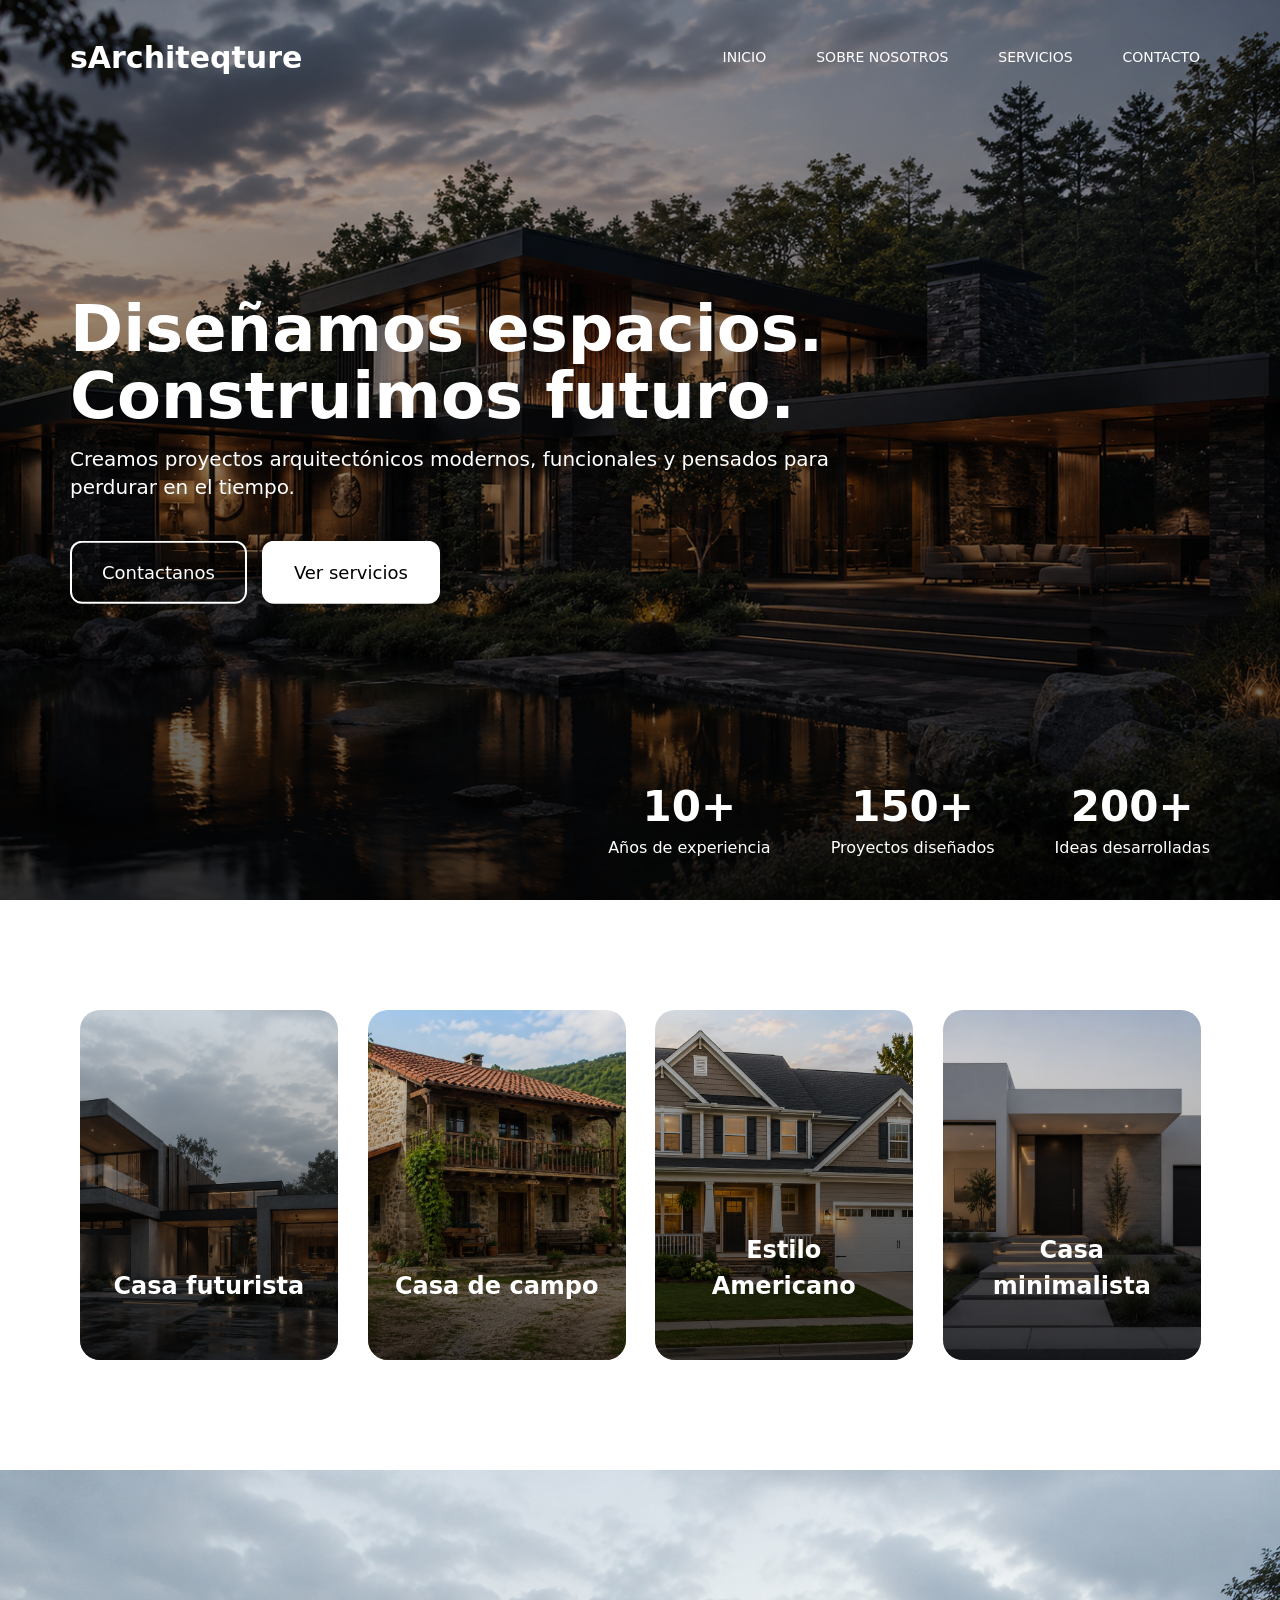
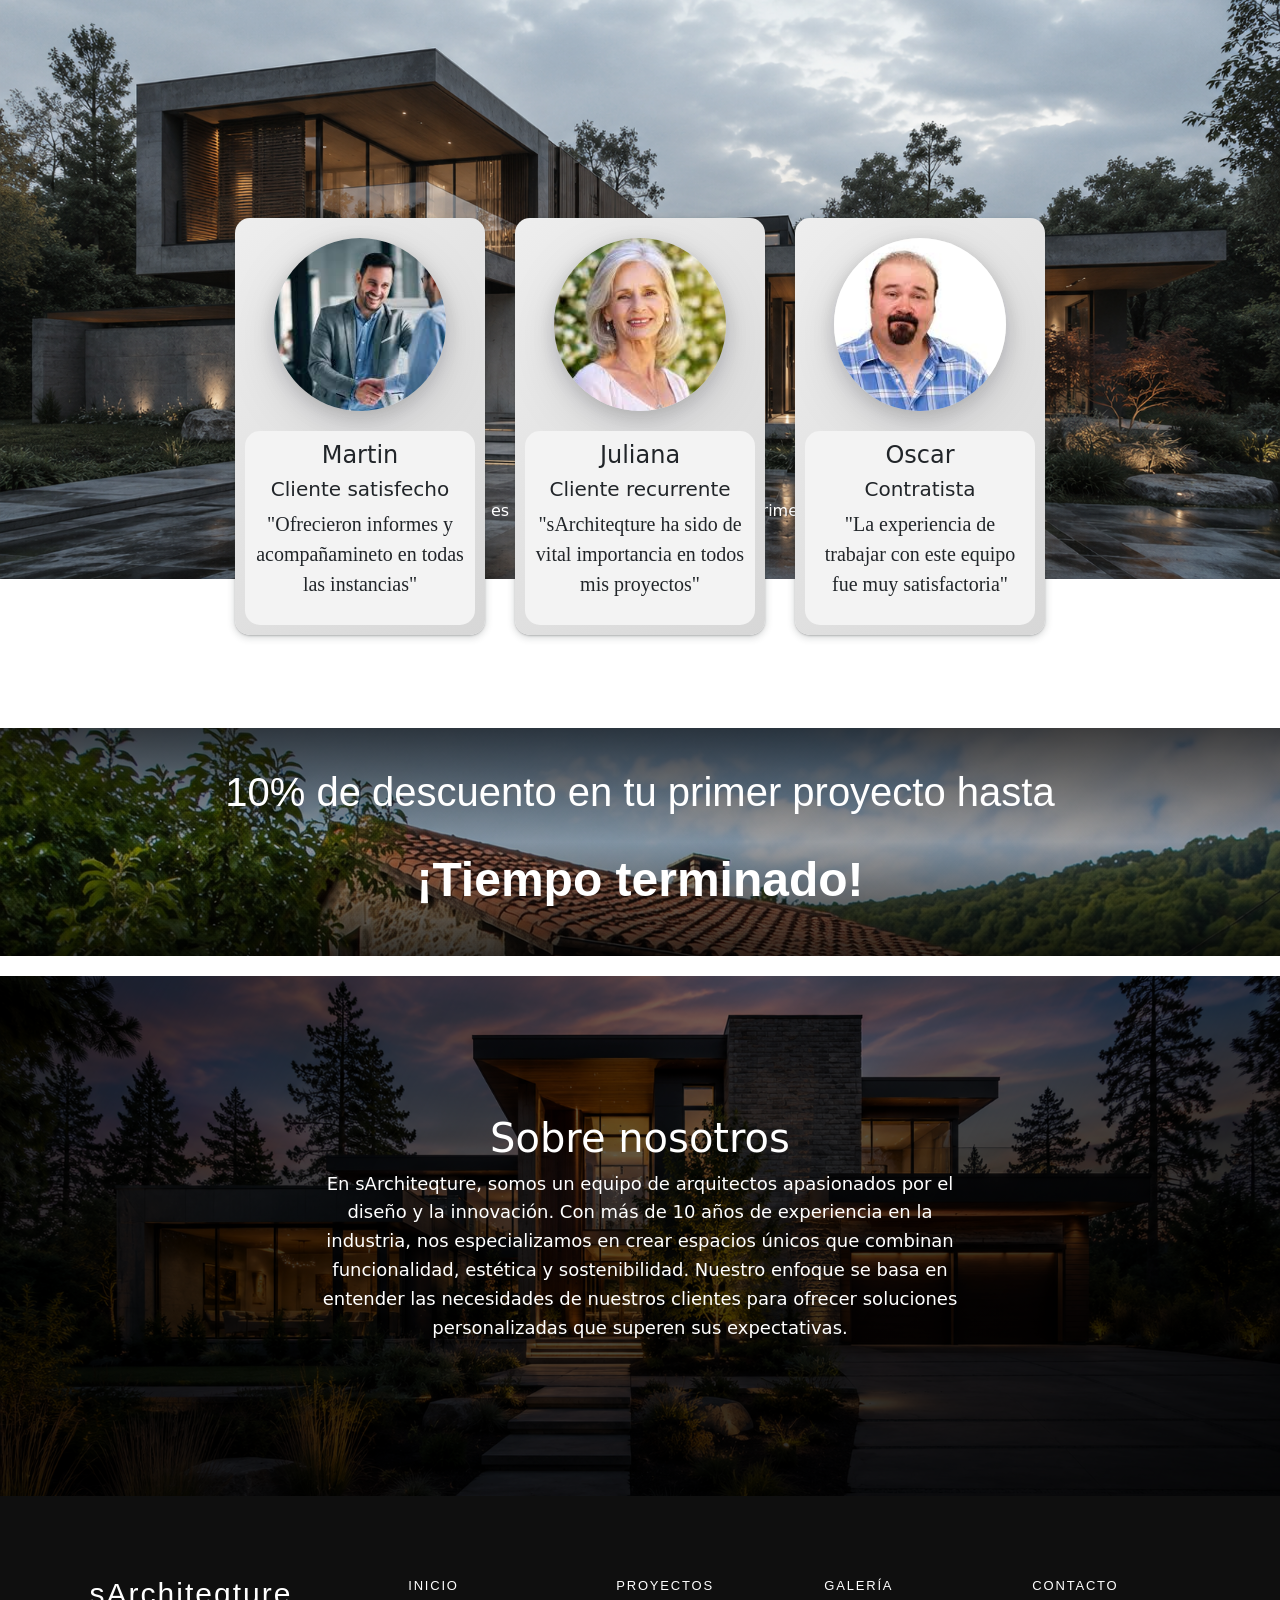
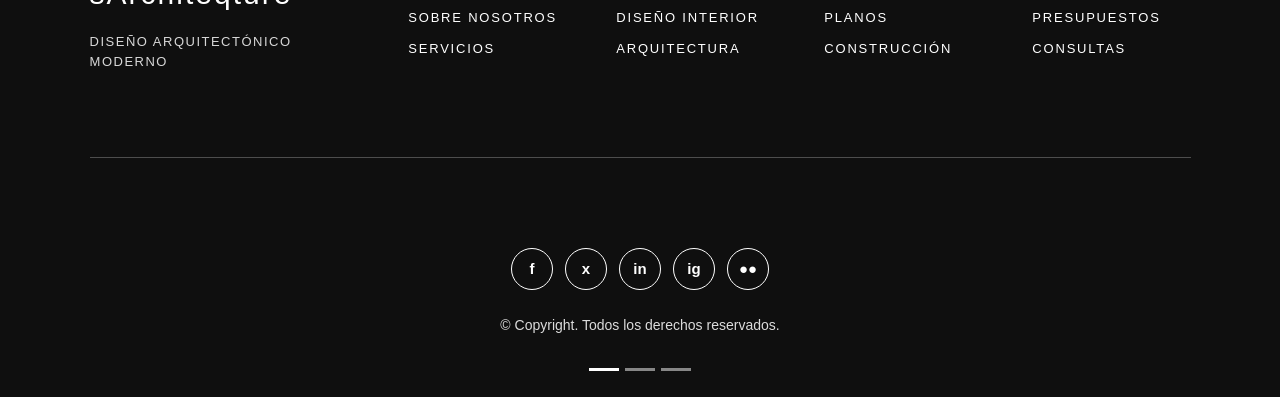
==== index.html @ c294c01b "Merge branch 'liam'" ====
<!DOCTYPE html>
<html lang="es">

<head>
    <meta charset="UTF-8">
    <meta name="viewport" content="width=device-width, initial-scale=1.0">
    <title>sArchiteqture</title>
    <link rel="stylesheet" href="frontEnd/style.css">
    <meta name="viewport" content="width=device-width, initial-scale=1.0">
    <link href="https://cdn.jsdelivr.net/npm/bootstrap@5.3.8/dist/css/bootstrap.min.css" rel="stylesheet"
        integrity="sha384-sRIl4kxILFvY47J16cr9ZwB07vP4J8+LH7qKQnuqkuIAvNWLzeN8tE5YBujZqJLB" crossorigin="anonymous">

</head>

<body>

    <header>
        <div class="logo">
            <a href="index.html">sArchiteqture</a>
        </div>

        <div class="hamburger">
            <span></span>
            <span></span>
            <span></span>
        </div>

        <nav class="botones">
            <a href="index.html">Inicio</a>
            <a href="about.html">Sobre Nosotros</a>
            <a href="services.html">Servicios</a>
            <a href="frontEnd/contacto.html">Contacto</a>
        </nav>
    </header>
    <section id="hero">

        <div class="hero-content">
            <h1>Diseñamos espacios.<br>Construimos futuro.</h1>

            <p>
                Creamos proyectos arquitectónicos modernos, funcionales y
                pensados para perdurar en el tiempo.
            </p>

            <div class="hero-buttons">
                <a href="frontEnd/contacto.html" class="hero-btn hero-btn-outline">
                    Contactanos
                </a>

                <a href="frontEnd/servicios.html" class="hero-btn hero-btn-solid">
                    Ver servicios
                </a>
            </div>
        </div>

        <div class="hero-bottom">
            <div class="stats">
                <div>
                    <h2>10+</h2>
                    <span>Años de experiencia</span>
                </div>

                <div>
                    <h2>150+</h2>
                    <span>Proyectos diseñados</span>
                </div>

                <div>
                    <h2>200+</h2>
                    <span>Ideas desarrolladas</span>
                </div>
            </div>
        </div>

    </section>
    <section id="proyectos">
        <div class="cardcontainer">
            <div class="carda" id="c1">
                <div class="cardctexto">
                    <p>Casa futurista</p>
                </div>
            </div>
            <div class="carda" id="c2">
                <div class="cardctexto">
                    <p>Casa de campo</p>
                </div>
            </div>
            <div class="carda" id="c3">
                <div class="cardctexto">
                    <p>Estilo Americano</p>
                </div>
            </div>
            <div class="carda" id="c4">
              <div class="cardctexto">
                    <p>Casa minimalista</p>
                </div>
            </div>


        </div>

    </section>
    <div  id="carouselExampleCaptions" class="carousel slide">
  <div class="carousel-indicators">
    <button type="button" data-bs-target="#carouselExampleCaptions" data-bs-slide-to="0" class="active" aria-current="true" aria-label="Slide 1"></button>
    <button type="button" data-bs-target="#carouselExampleCaptions" data-bs-slide-to="1" aria-label="Slide 2"></button>
    <button type="button" data-bs-target="#carouselExampleCaptions" data-bs-slide-to="2" aria-label="Slide 3"></button>
  </div>
  <div class="carousel-inner">
    <div class="carousel-item active">
      <img src="frontEnd/images/casa1.png" class="d-block w-100" alt="...">
      <div class="carousel-caption d-none d-md-block">
        <h5>Proyecto destacado</h5>
        <p>Este es el proyecto destacado del cuatrimestre</p>
      </div>
    </div>

    <section id="testimonios">
    <h1>Testimonios</h1>
    <div id="fstar"><img src="frontEnd/images/reseñas.webp" alt="5 estrellas"></div>
        <div class="cardcontainer">
            <div class=" cardtestim">
                <img src="frontEnd/images/martin.jpg" alt="martin, cliente satisfecho">
                <div class="recuadrotxt">
                <h4>Martin</h4>
                <h5>Cliente satisfecho</h5>
                <p>"Ofrecieron informes y acompañamineto en todas las instancias"</p>
            </div>
            </div> 
           <div class=" cardtestim">
                <img src="frontEnd/images/juliana.jpg" alt="juliana, cliente recurrente">
                <div class="recuadrotxt">
                <h4>Juliana</h4>
                <h5>Cliente recurrente</h5>
                <p>"sArchiteqture ha sido de vital importancia en todos mis proyectos"</p>
                </div>
            </div> 
            <div class=" cardtestim">
                <img src="frontEnd/images/oscar.jpg" alt="oscar, contratista">
                <div class="recuadrotxt">
                <h4>Oscar</h4>
                <h5>Contratista</h5>
                <p>"La experiencia de trabajar con este equipo fue muy satisfactoria"</p>
                </div>
            </div> 
           
        </div>
    </section>

    <section class="cuentaregr">
        <div class="cuentaregr-contenedor">
            <h1>10% de descuento en tu primer proyecto hasta</h1>
            <div id="contador">00:00:00</div>
        </div>
    </section>



    <section id="sobre-nosotros">
        <div class="sobrenosotros-contenedor">
            <div class="sobrenosotros-texto">
                <h1>Sobre nosotros</h1>
                <p>En sArchiteqture, somos un equipo de arquitectos apasionados por el diseño y la innovación. Con más
                    de
                    10 años de experiencia en la industria, nos especializamos en crear espacios únicos que combinan
                    funcionalidad, estética y sostenibilidad. Nuestro enfoque se basa en entender las necesidades de
                    nuestros clientes para ofrecer soluciones personalizadas que superen sus expectativas.</p>
            </div>
        </div>
 
    </section>
    <footer class="footer">
        <div class="footer-contenedor">

            <div class="footer-col marca">
                <h2>sArchiteqture</h2>
                <p>Diseño arquitectónico moderno</p>
            </div>

            <div class="footer-col">
                <a href="index.html">Inicio</a>
                <a href="about.html">Sobre nosotros</a>
                <a href="services.html">Servicios</a>
            </div>

            <div class="footer-col">
                <a href="#">Proyectos</a>
                <a href="#">Diseño interior</a>
                <a href="#">Arquitectura</a>
            </div>

            <div class="footer-col">
                <a href="#">Galería</a>
                <a href="#">Planos</a>
                <a href="#">Construcción</a>
            </div>

            <div class="footer-col">
                <a href="contacto.html">Contacto</a>
                <a href="#">Presupuestos</a>
                <a href="#">Consultas</a>
            </div>

        </div>

        <div class="footer-linea"></div>

        <div class="footer-redes">
            <a href="https://www.facebook.com" target="_blank">f</a>
            <a href="https://twitter.com" target="_blank">x</a>
            <a href="https://www.linkedin.com" target="_blank">in</a>
            <a href="https://www.instagram.com" target="_blank">ig</a>
            <a href="https://www.pinterest.com" target="_blank">●●</a>
        </div>

        <p class="footer-copy">© Copyright. Todos los derechos reservados.</p>
    </footer>

    <script src="backEnd/script.js"></script>

</body>
<script src="backEnd/script.js"></script>
<script src="https://cdn.jsdelivr.net/npm/bootstrap@5.3.8/dist/js/bootstrap.bundle.min.js"
    integrity="sha384-FKyoEForCGlyvwx9Hj09JcYn3nv7wiPVlz7YYwJrWVcXK/BmnVDxM+D2scQbITxI"
    crossorigin="anonymous"></script>
</body>

</html>
---- frontEnd/style.css ----
* {
    margin: 0;
    padding: 0;
    box-sizing: border-box;
}

body {
    font-family: Arial, sans-serif;
}

/* ============================= */
/* ANIMACIONES */
/* ============================= */

@keyframes fadeDown {
    from {
        opacity: 0;
        transform: translateY(-35px);
    }
    to {
        opacity: 1;
        transform: translateY(0);
    }
}

@keyframes fadeUp {
    from {
        opacity: 0;
        transform: translateY(35px);
    }
    to {
        opacity: 1;
        transform: translateY(0);
    }
}

@keyframes fadeLeft {
    from {
        opacity: 0;
        transform: translateX(-45px);
    }
    to {
        opacity: 1;
        transform: translateX(0);
    }
}

@keyframes heroZoom {
    from {
        transform: scale(1.08);
    }
    to {
        transform: scale(1);
    }
}

/* ============================= */
/* HEADER */
/* ============================= */

header {
    position: fixed;
    top: 0;
    left: 0;
    width: 100%;

    display: flex;
    justify-content: space-between;
    align-items: center;

    padding: 35px 70px;
    z-index: 1000;

    animation: fadeDown 1s ease forwards;
    transition: background-color 0.4s ease, padding 0.4s ease, backdrop-filter 0.4s ease;
}

header.scrolled {
    background-color: rgba(0, 0, 0, 0.55);
    backdrop-filter: blur(15px);
    padding: 22px 70px;
}

/* LOGO */
.logo a {
    display: inline-block;
    color: white;
    font-size: 30px;
    font-weight: bold;
    text-decoration: none;
    transition: opacity 0.4s ease, letter-spacing 0.4s ease, transform 0.4s ease;
}

.logo a:hover {
    opacity: 0.7;
    letter-spacing: 2px;
    transform: scale(1.05);
}

/* BOTÓN HAMBURGUESA (Oculto en Escritorio) */
.hamburger {
    display: none;
}

/* ============================= */
/* BOTONES HEADER */
/* ============================= */

.botones {
    display: flex;
    align-items: center;
    gap: 30px;
    text-decoration: none;
}

.botones a {
    display: inline-block;
    text-decoration: none;
    color: white;
    border-radius: 5px;
    padding: 10px;
    transition: opacity 0.5s ease, transform 0.5s ease;
    font-size: 14px;
    text-transform: uppercase;
    position: relative;
}

.botones a::after {
    content: "";
    position: absolute;
    left: 10px;
    bottom: 3px;
    width: 0;
    height: 2px;
    background-color: white;
    transition: width 0.4s ease;
}

.botones a:hover {
    transform: translateY(-3px);
    opacity: 0.8;
}

.botones a:hover::after {
    width: calc(100% - 20px);
}

/* ============================= */
/* HERO */
/* ============================= */

#hero {
    min-height: 100vh;
    width: 100%;
    position: relative;
    color: white;
    overflow: hidden;
    background-color: black;
}

#hero::before {
    content: "";
    position: absolute;
    inset: 0;

    background-image: linear-gradient(
        rgba(0, 0, 0, 0.25),
        rgba(0, 0, 0, 0.65)
    ), url("images/hero.png");

    background-size: cover;
    background-position: center;
    background-repeat: no-repeat;

    animation: heroZoom 2s ease forwards;
    z-index: 1;
}

/* TEXTO PRINCIPAL */
.hero-content {
    position: absolute;
    top: 50%;
    left: 70px;
    transform: translateY(-50%);
    max-width: 850px;
    z-index: 2;
}

.hero-content h1 {
    font-size: 64px;
    line-height: 1.05;
    font-weight: 700;
    margin-bottom: 15px;

    opacity: 0;
    animation: fadeLeft 1s ease forwards;
    animation-delay: 0.4s;
}

.hero-content p {
    font-size: 20px;
    line-height: 1.4;
    max-width: 820px;
    margin-bottom: 25px;

    opacity: 0;
    animation: fadeLeft 1s ease forwards;
    animation-delay: 0.7s;
}

/* BOTONES HERO */
.hero-buttons {
    margin-top: 40px;
    display: flex;
    gap: 15px;

    opacity: 0;
    animation: fadeUp 1s ease forwards;
    animation-delay: 1s;
}

.hero-btn {
    display: inline-block;
    text-decoration: none;
    padding: 16px 30px;
    border-radius: 12px;
    font-size: 18px;
    overflow: hidden;
    position: relative;
    transition: transform 0.4s ease,
                background-color 0.4s ease,
                box-shadow 0.4s ease,
                color 0.4s ease;
}

.hero-btn::before {
    content: "";
    position: absolute;
    top: 0;
    left: -120%;
    width: 100%;
    height: 100%;
    background: linear-gradient(
        90deg,
        transparent,
        rgba(255,255,255,.3),
        transparent
    );
    transition: 1s;
}

.hero-btn:hover::before {
    left: 120%;
}

.hero-btn-outline {
    background-color: transparent;
    border: 2px solid white;
    color: white;
}

.hero-btn-outline:hover {
    transform: translateY(-5px) scale(1.03);
    background-color: white;
    color: black;
    box-shadow: 0 15px 35px rgba(0, 0, 0, 0.35);
}

.hero-btn-solid {
    background-color: white;
    border: 2px solid white;
    color: black;
}

.hero-btn-solid:hover {
    transform: translateY(-5px) scale(1.03);
    background-color: #f0f0f0;
    color: black;
    box-shadow: 0 15px 35px rgba(0, 0, 0, 0.35);
}

/* PARTE INFERIOR HERO */
.hero-bottom {
    position: absolute;
    right: 70px;
    bottom: 40px;
    z-index: 2;
}

.stats {
    display: flex;
    gap: 60px;
    text-align: center;
}

.stats div {
    min-width: 120px;
    opacity: 0;
    animation: fadeUp 1s ease forwards;
    transition: transform .5s ease;
}

.stats div:nth-child(1) { animation-delay: 1.2s; }
.stats div:nth-child(2) { animation-delay: 1.4s; }
.stats div:nth-child(3) { animation-delay: 1.6s; }

.stats h2 {
    font-size: 42px;
    line-height: 1;
    font-weight: 700;
    margin-bottom: 8px;
    transition: transform .5s ease;
}

.stats span {
    font-size: 16px;
}

.stats div:hover h2 {
    transform: scale(1.15);
}

.stats div:hover {
    transform: translateY(-8px);
}

/* ============================= */
/* CARDS */
/* ============================= */

.cardcontainer {
    display: flex;
    justify-content: center;
    align-items: stretch;
    margin: 60px 30px;
    height: 450px;
    flex-wrap: nowrap;
    opacity: 0;
    animation: fadeUp 1.2s ease forwards;
    gap: 30px;
    padding: 50px 50px;
    

}

.carda {
    flex: 1;
    height: 100%;
    display: flex;
    flex-direction: column-reverse;
    align-items: center;
    justify-content: flex-start;
    padding: 20px;
    border-radius: 20px;
    background-size: cover;
    background-position: center;
    overflow: hidden;
    cursor: pointer;
    position: relative;
    animation: fadeScale 1.3s ease forwards;
    transition: flex 1.4s cubic-bezier(0.22, 1, 0.36, 1), filter 1.4s ease;
}

.carda:nth-child(1) { animation-delay: 0.2s; }
.carda:nth-child(2) { animation-delay: 0.4s; }
.carda:nth-child(3) { animation-delay: 0.6s; }
.carda:nth-child(4) { animation-delay: 0.8s; }

.carda::before {
    content: "";
    position: absolute;
    inset: 0;
    background: linear-gradient(to top, rgba(0,0,0,0.7), rgba(0,0,0,0.05));
    z-index: 1;
    transition: opacity 0.8s ease;
}

.cardcontainer:hover .carda {
    flex: 0.8;
    filter: brightness(0.5);
}

.cardcontainer .carda:hover {
    flex: 4;
    filter: brightness(1);
}

.carda:hover::before {
    opacity: 0.4;
}

.carda:hover {
    animation: floatCard 3s ease-in-out infinite;
}

#c1 { background-image: url("images/casa1.png"); }
#c2 { background-image: url("images/casa2.png"); }
#c3 { background-image: url("images/casa3.png"); }
#c4 { background-image: url("images/casa4.png"); }

.cardctexto {
    color: white;
    font-size: 24px;
    font-weight: bold;
    text-align: center;
    margin-bottom: 20px;
    position: relative;
    z-index: 2;
    transition: transform 0.8s ease;
}

.carda:hover .cardctexto {
    transform: scale(1.1);
}

/* ============================= */
/* SOBRE NOSOTROS */
/* ============================= */

.sobrenosotros-contenedor {
    position: relative;
    display: flex;
    flex-direction: row;
    justify-content: space-between;
    align-items: center;
    gap: 30px;
    padding: 80px 70px;
    min-height: 520px;
    background-image: linear-gradient(rgba(0, 0, 0, 0.25), rgba(0, 0, 0, 0.65)), url("images/about.png");
    background-size: cover;
    background-position: center;
    background-attachment: fixed;
    overflow: hidden;
    opacity: 0;
    transform: translateY(60px);
    animation: sobreEntrada 1.2s ease forwards;
}

.sobrenosotros-contenedor::before {
    content: "";
    position: absolute;
    inset: 0;
    background: linear-gradient(120deg, rgba(0, 0, 0, 0.75), rgba(0, 0, 0, 0.35), rgba(0, 0, 0, 0.8));
    z-index: 1;
    opacity: 0;
    animation: fondoSobre 1.4s ease forwards;
    animation-delay: 0.3s;
}

.sobrenosotros-texto {
    position: relative;
    z-index: 3;
    max-width: 700px;
    margin: 0 auto;
    color: white;
    font-size: 18px;
    line-height: 1.6;
    padding: 20px;
    text-align: center;
    opacity: 0;
    transform: translateY(40px);
    animation: textoSobreEntrada 1s ease forwards;
    animation-delay: 0.6s;
}

.sobrenosotros-texto h2 {
    font-size: 48px;
    margin-bottom: 25px;
    letter-spacing: 2px;
    opacity: 0;
    transform: translateY(25px);
    animation: textoSobreEntrada 0.9s ease forwards;
    animation-delay: 0.8s;
}

.sobrenosotros-texto p {
    opacity: 0;
    transform: translateY(25px);
    animation: textoSobreEntrada 0.9s ease forwards;
    animation-delay: 1s;
    transition: transform .5s ease;
}

.sobrenosotros-contenedor:hover .sobrenosotros-texto {
    transform: translateY(-6px);
    box-shadow: 0 25px 60px rgba(0, 0, 0, 0.45);
    transition: transform 0.5s ease, box-shadow 0.5s ease;
}

.sobrenosotros-contenedor:hover p {
    transform: translateY(-4px);
}

/* KEYFRAMES SOBRE NOSOTROS */
@keyframes sobreEntrada {
    from { opacity: 0; transform: translateY(60px); filter: blur(6px); }
    to { opacity: 1; transform: translateY(0); filter: blur(0); }
}
@keyframes fondoSobre {
    from { opacity: 0; }
    to { opacity: 1; }
}
@keyframes textoSobreEntrada {
    from { opacity: 0; transform: translateY(40px); }
    to { opacity: 1; transform: translateY(0); }
}

/* ============================= */
/* FOOTER */
/* ============================= */

.footer {
    background-color: #0f0f0f;
    color: white;
    padding: 80px 7% 45px;
    font-family: Arial, sans-serif;
    opacity: 0;
    animation: footerUp 1.2s ease forwards;
}

.footer-contenedor {
    display: grid;
    grid-template-columns: 1.7fr repeat(4, 1fr);
    gap: 50px;
    align-items: start;
}

.footer-col {
    display: flex;
    flex-direction: column;
    gap: 12px;
    opacity: 0;
    animation: fadeUp 1s ease forwards;
}

.footer-col:nth-child(1) { animation-delay: .2s; }
.footer-col:nth-child(2) { animation-delay: .4s; }
.footer-col:nth-child(3) { animation-delay: .6s; }
.footer-col:nth-child(4) { animation-delay: .8s; }
.footer-col:nth-child(5) { animation-delay: 1s; }

.footer-col a {
    color: white;
    text-decoration: none;
    font-size: 13px;
    letter-spacing: 1.8px;
    text-transform: uppercase;
    transition: opacity 0.3s ease, transform 0.3s ease;
}

.footer-col a:hover {
    opacity: 0.6;
    transform: translateX(4px);
}

.marca h2 {
    font-size: 30px;
    letter-spacing: 2px;
    margin-bottom: 8px;
}

.marca p {
    font-size: 13px;
    letter-spacing: 1.5px;
    text-transform: uppercase;
    color: #d8d8d8;
}

.footer-linea {
    width: 100%;
    height: 1px;
    background-color: #777;
    margin: 70px 0 90px;
    opacity: 0.6;
    transform: scaleX(0);
    transform-origin: center;
    animation: lineaFooter 1.5s ease forwards;
    animation-delay: .8s;
}

@keyframes lineaFooter {
    to { transform: scaleX(1); }
}

.footer-redes {
    display: flex;
    justify-content: center;
    align-items: center;
    gap: 12px;
    margin-bottom: 25px;
}

.footer-redes a {
    width: 42px;
    height: 42px;
    border: 1px solid white;
    border-radius: 50%;
    display: flex;
    justify-content: center;
    align-items: center;
    color: white;
    text-decoration: none;
    font-size: 15px;
    font-weight: bold;
    transition: background-color 0.3s ease, color 0.3s ease, transform 0.3s ease;
}

.footer-redes a:hover {
    background-color: white;
    color: black;
    transform: translateY(-4px);
}

.footer-copy {
    text-align: center;
    color: #dcdcdc;
    font-size: 14px;
    opacity: 0;
    animation: fadeUp 1s ease forwards;
    animation-delay: 1.4s;
}

/* EXTRA ANIMATIONS */
@keyframes fadeScale { from { opacity: 0; transform: scale(0.9); } to { opacity: 1; transform: scale(1); } }
@keyframes floatCard { 0%, 100% { transform: translateY(0); } 50% { transform: translateY(-8px); } }
@keyframes footerUp { from { opacity: 0; transform: translateY(60px); } to { opacity: 1; transform: translateY(0); } }

html {
    scroll-behavior: smooth;
}

/* ===================================== */
/* TABLETS (1024px) */
/* ===================================== */

@media (max-width: 1024px) {
    header { padding: 25px 40px; }
    header.scrolled { padding: 18px 40px; }
    .hero-content { left: 40px; max-width: 700px; }
    .hero-content h1 { font-size: 50px; }
    .hero-content p { font-size: 18px; }
    .hero-bottom { right: 40px; }
    .stats { gap: 30px; }
    .sobrenosotros-contenedor { padding: 60px 40px; }
    .cardcontainer { height: 380px; }
    .footer-contenedor { grid-template-columns: repeat(2, 1fr); gap: 35px; }
    .marca { grid-column: span 2; }
}

/* ===================================== */
/* RESPONSIVE FOOTER EXTRA (900px) */
/* ===================================== */

@media (max-width: 900px) {
    .footer-contenedor { grid-template-columns: repeat(2, 1fr); gap: 35px; }
    .marca { grid-column: span 2; }
}

/* ===================================== */
/* CELULARES (768px) */
/* ===================================== */

@media (max-width: 768px) {
    header {
        padding: 15px 25px;
        display: flex;
        flex-direction: row;
        justify-content: space-between;
        align-items: center;
    }

    header.scrolled {
        padding: 12px 25px;
    }

    .logo a {
        font-size: 24px;
    }

    /* Activación Visual del Botón Hamburguesa */
    .hamburger {
        display: flex !important;
        flex-direction: column;
        justify-content: space-between;
        width: 30px;
        height: 20px;
        cursor: pointer;
        z-index: 1100;
    }

    .hamburger span {
        display: block;
        width: 100%;
        height: 3px;
        background-color: #ffffff;
        border-radius: 3px;
        transition: all 0.3s ease-in-out;
    }

    /* Animación Hamburguesa -> X */
    .hamburger.active span:nth-child(1) { transform: translateY(8.5px) rotate(45deg); }
    .hamburger.active span:nth-child(2) { opacity: 0; transform: translateX(-10px); }
    .hamburger.active span:nth-child(3) { transform: translateY(-8.5px) rotate(-45deg); }

    /* Transformación del Menú Desplegable */
    .botones {
        position: absolute;
        top: 100%;
        left: -100%;
        flex-direction: column;
        background-color: rgba(15, 15, 15, 0.98);
        backdrop-filter: blur(15px);
        width: 100%;
        text-align: center;
        padding: 40px 0;
        gap: 25px;
        transition: left 0.4s cubic-bezier(0.25, 1, 0.5, 1);
        box-shadow: 0 15px 20px rgba(0,0,0,0.3);
    }

    .botones.active {
        left: 0;
    }

    .botones a {
        font-size: 16px;
        padding: 10px;
        width: 80%;
    }

    /* Ajuste Estructural del Hero */
    #hero {
        display: flex;
        flex-direction: column;
        justify-content: center;
        padding-top: 130px;
        min-height: 100vh;
    }

    .hero-content {
        position: relative;
        top: auto;
        left: auto;
        transform: none;
        padding: 0 24px;
        text-align: center;
        margin: 0 auto;
        max-width: 100%;
    }

    .hero-content h1 {
        font-size: 40px;
    }

    .hero-content p {
        font-size: 17px;
        margin: 0 auto 30px auto;
    }

    .hero-buttons {
        flex-direction: column;
        width: 100%;
        gap: 15px;
    }

    .hero-btn {
        text-align: center;
        width: 100%;
    }

    .hero-bottom {
        position: relative;
        right: auto;
        bottom: auto;
        margin-top: 50px;
        padding-bottom: 40px;
    }

    .stats {
        justify-content: center;
        flex-wrap: wrap;
        gap: 25px;
    }

    .stats h2 {
        font-size: 34px;
    }

    /* Secciones Intermedias */
    .sobrenosotros-contenedor {
        padding: 60px 25px;
        min-height: auto;
        background-attachment: scroll; /* Desactivado en móvil por rendimiento */
    }

    .sobrenosotros-texto h2 {
        font-size: 34px;
    }

    .cardcontainer {
        flex-direction: column;
        height: auto;
        margin: 40px 20px;
        gap: 16px;
    }

    .carda {
        height: 260px;
        min-height: 260px;
    }

    /* Desactivar efectos hover pesados en táctil */
    .cardcontainer:hover .carda,
    .cardcontainer .carda:hover {
        flex: 1;
        filter: brightness(1);
    }
    
    .carda:hover {
        animation: none;
    }
}

/* ===================================== */
/* CELULARES PEQUEÑOS (480px) */
/* ===================================== */

@media (max-width: 480px) {
    .hero-content h1 {
        font-size: 32px;
        line-height: 1.2;
    }

    .hero-content p {
        font-size: 15px;
    }

    .hero-btn {
        padding: 14px 20px;
        font-size: 16px;
    }

    .stats {
        flex-direction: column;
        gap: 20px;
    }

    .stats h2 {
        font-size: 28px;
    }

    .sobrenosotros-texto {
        font-size: 16px;
    }

    .sobrenosotros-texto h2 {
        font-size: 28px;
    }

    .carda {
        height: 220px;
        min-height: 220px;
    }

    .footer {
        padding: 60px 20px 35px;
    }

    .footer-contenedor {
        grid-template-columns: 1fr;
        text-align: center;
    }

    .marca {
        grid-column: span 1;
    }

    .footer-col {
        align-items: center;
    }

    .footer-linea {
        margin: 40px 0;
    }
}

.sobrenosotros-texto{
    color: white;
    font-size: 18px;
    line-height: 1.6;
    padding: 20px;
    text-align: center;
}

.sobrenosotros-contenedor{
    display: flex;
    flex-direction: row;
    justify-content: space-between;
    gap: 30px;
    padding: 80px 70px;
    background-image: linear-gradient(
        rgba(0, 0, 0, 0.25),
        rgba(0, 0, 0, 0.65)
    ), url("images/about.png");
    background-size: cover;
    background-position: center;
}

/* ============================= */
/* SOBRE NOSOTROS - ANIMACIÓN */
/* ============================= */

.sobrenosotros-contenedor {
    margin-top: 20px;
    position: relative;
    min-height: 520px;
    align-items: center;
    overflow: hidden;

    opacity: 0;
    transform: translateY(60px);
    animation: sobreEntrada 1.2s ease forwards;
}

/* Capa oscura animada encima de la imagen */
.sobrenosotros-contenedor::before {
    content: "";
    position: absolute;
    inset: 0;
    background: linear-gradient(
        120deg,
        rgba(0, 0, 0, 0.75),
        rgba(0, 0, 0, 0.35),
        rgba(0, 0, 0, 0.8)
    );
    z-index: 1;
    opacity: 0;
    animation: fondoSobre 1.4s ease forwards;
    animation-delay: 0.3s;
}

/* Texto */
.sobrenosotros-texto {
    position: relative;
    z-index: 3;

    max-width: 700px;
    margin: 0 auto;

    opacity: 0;
    transform: translateY(40px);
    animation: textoSobreEntrada 1s ease forwards;
    animation-delay: 0.6s;

   
}

/* Si tenés h1 o h2 dentro de sobre nosotros */
.sobrenosotros-texto h1,
.sobrenosotros-texto h2 {
    opacity: 0;
    transform: translateY(25px);
    animation: textoSobreEntrada 0.9s ease forwards;
    animation-delay: 0.8s;
}

/* Párrafos */
.sobrenosotros-texto p {
    opacity: 0;
    transform: translateY(25px);
    animation: textoSobreEntrada 0.9s ease forwards;
    animation-delay: 1s;
}

/* Hover suave */
.sobrenosotros-contenedor:hover .sobrenosotros-texto {
    transform: translateY(-6px);
    box-shadow: 0 25px 60px rgba(0, 0, 0, 0.45);
    transition: transform 0.5s ease, box-shadow 0.5s ease;
}

/* ============================= */
/* KEYFRAMES SOBRE NOSOTROS */
/* ============================= */

@keyframes sobreEntrada {
    from {
        opacity: 0;
        transform: translateY(60px);
        filter: blur(6px);
    }

    to {
        opacity: 1;
        transform: translateY(0);
        filter: blur(0);
    }
}

@keyframes fondoSobre {
    from {
        opacity: 0;
    }

    to {
        opacity: 1;
    }
}

@keyframes textoSobreEntrada {
    from {
        opacity: 0;
        transform: translateY(40px);
    }

    to {
        opacity: 1;
        transform: translateY(0);
    }
}
#testimonios{
    display:flex;
    flex-direction:column;
    justify-content:center;
    align-items:center;
    padding: 50px 70px;
}
#testimonios h1{
    font-size: 50px;
    font-family: 'Franklin Gothic Medium', 'Arial Narrow', Arial, sans-serif;
   
}
.cardtestim{
    height: fit-content;
    width: 250px;
    background: linear-gradient(135deg,  #eeeeee, #d7d7d7);
    border-radius: 15px;
    display:flex;
    flex-direction:column;
    justify-content:center;
    align-items:center;
    padding: 10px;
    gap:10px;
    transition: 0.2s;
    box-shadow: rgba(60, 64, 67, 0.3) 0px 1px 2px 0px, rgba(60, 64, 67, 0.15) 0px 2px 6px 2px;
 
}
.recuadrotxt{
    height: fit-content;
    width: fit-content;
    border-radius:15px;
    background-color: #f3f3f3;
    box-sizing:border-box;
    padding:10px;
    text-align: center;
}
.cardtestim img{
    width:75%;
    margin:10px 0;
    border-radius: 50%;
    aspect-ratio: 1/1;
    object-fit: cover;
    box-shadow: rgba(17, 17, 26, 0.1) 0px 4px 16px, rgba(17, 17, 26, 0.1) 0px 8px 24px, rgba(17, 17, 26, 0.1) 0px 16px 56px;
}
.cardtestim p{
    text-align:center;
    font-family:Cambria, Cochin, Georgia, Times, 'Times New Roman', serif;
    font-size: 20px;

}
.cardtestim:hover{
    box-shadow: rgba(0, 0, 0, 0.25) 0px 14px 28px, rgba(0, 0, 0, 0.22) 0px 10px 10px;
    transition: 0.4s;
    translate: 0px -15px 0px;
    scale: 1.02;
}
.cuentaregr{
    display:flex;
    justify-content:center;
    align-items:center;
    background-image: linear-gradient(
        rgba(0, 0, 0, 0.75),
        rgba(0, 0, 0, 0.35),
        rgba(0, 0, 0, 0.8)
    ), url("images/casa2.png");
    color: white;
    font-size: 35px;
    padding: 40px 0;
    font-family: 'Franklin Gothic Medium', 'Arial Narrow', Arial, sans-serif;
}
.cuentaregr-contenedor{
    display:flex;
    flex-direction:column;
    justify-content:center;
    align-items:center;
    gap: 20px;
}
#contador{
    font-size: 48px;
    font-weight: bold;
    color:#ffffff
}
#fstar{
    width: 120px;
    height: 120px;
    display:flex;
    justify-content:center;
}
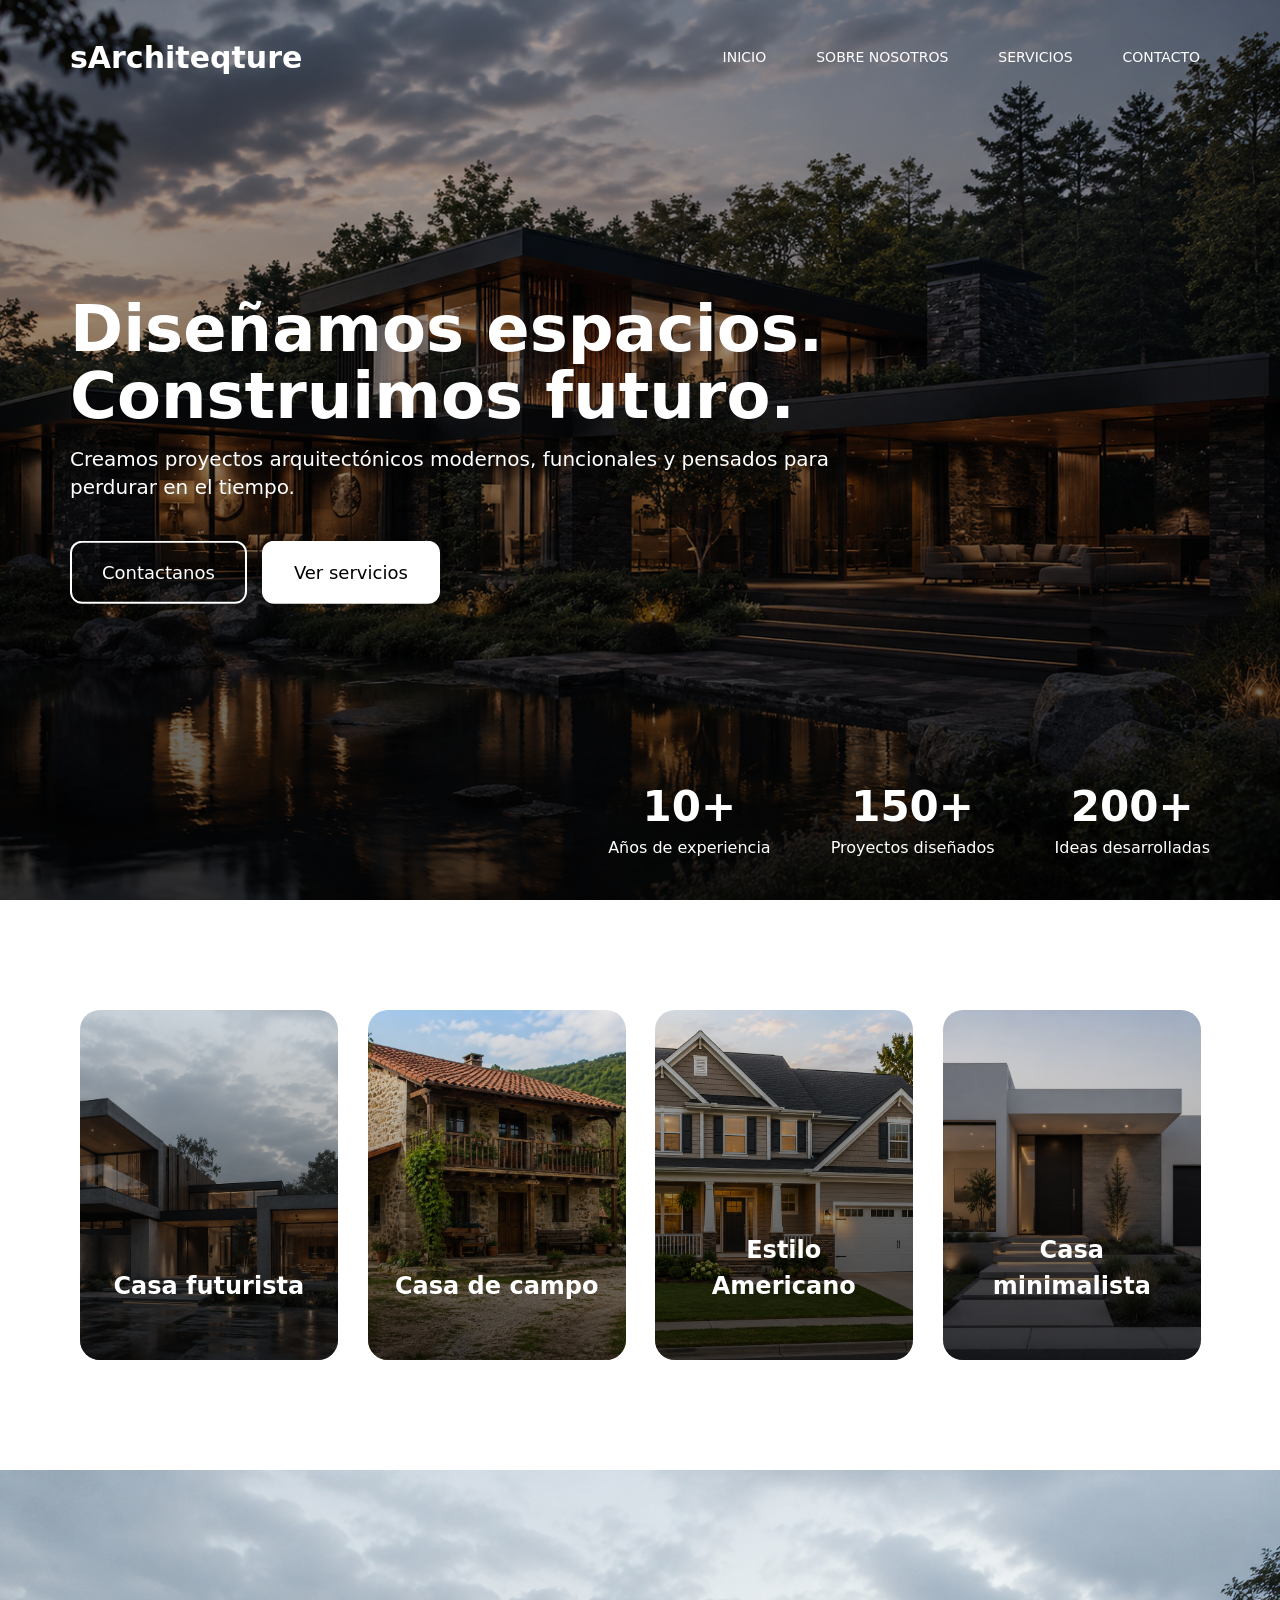
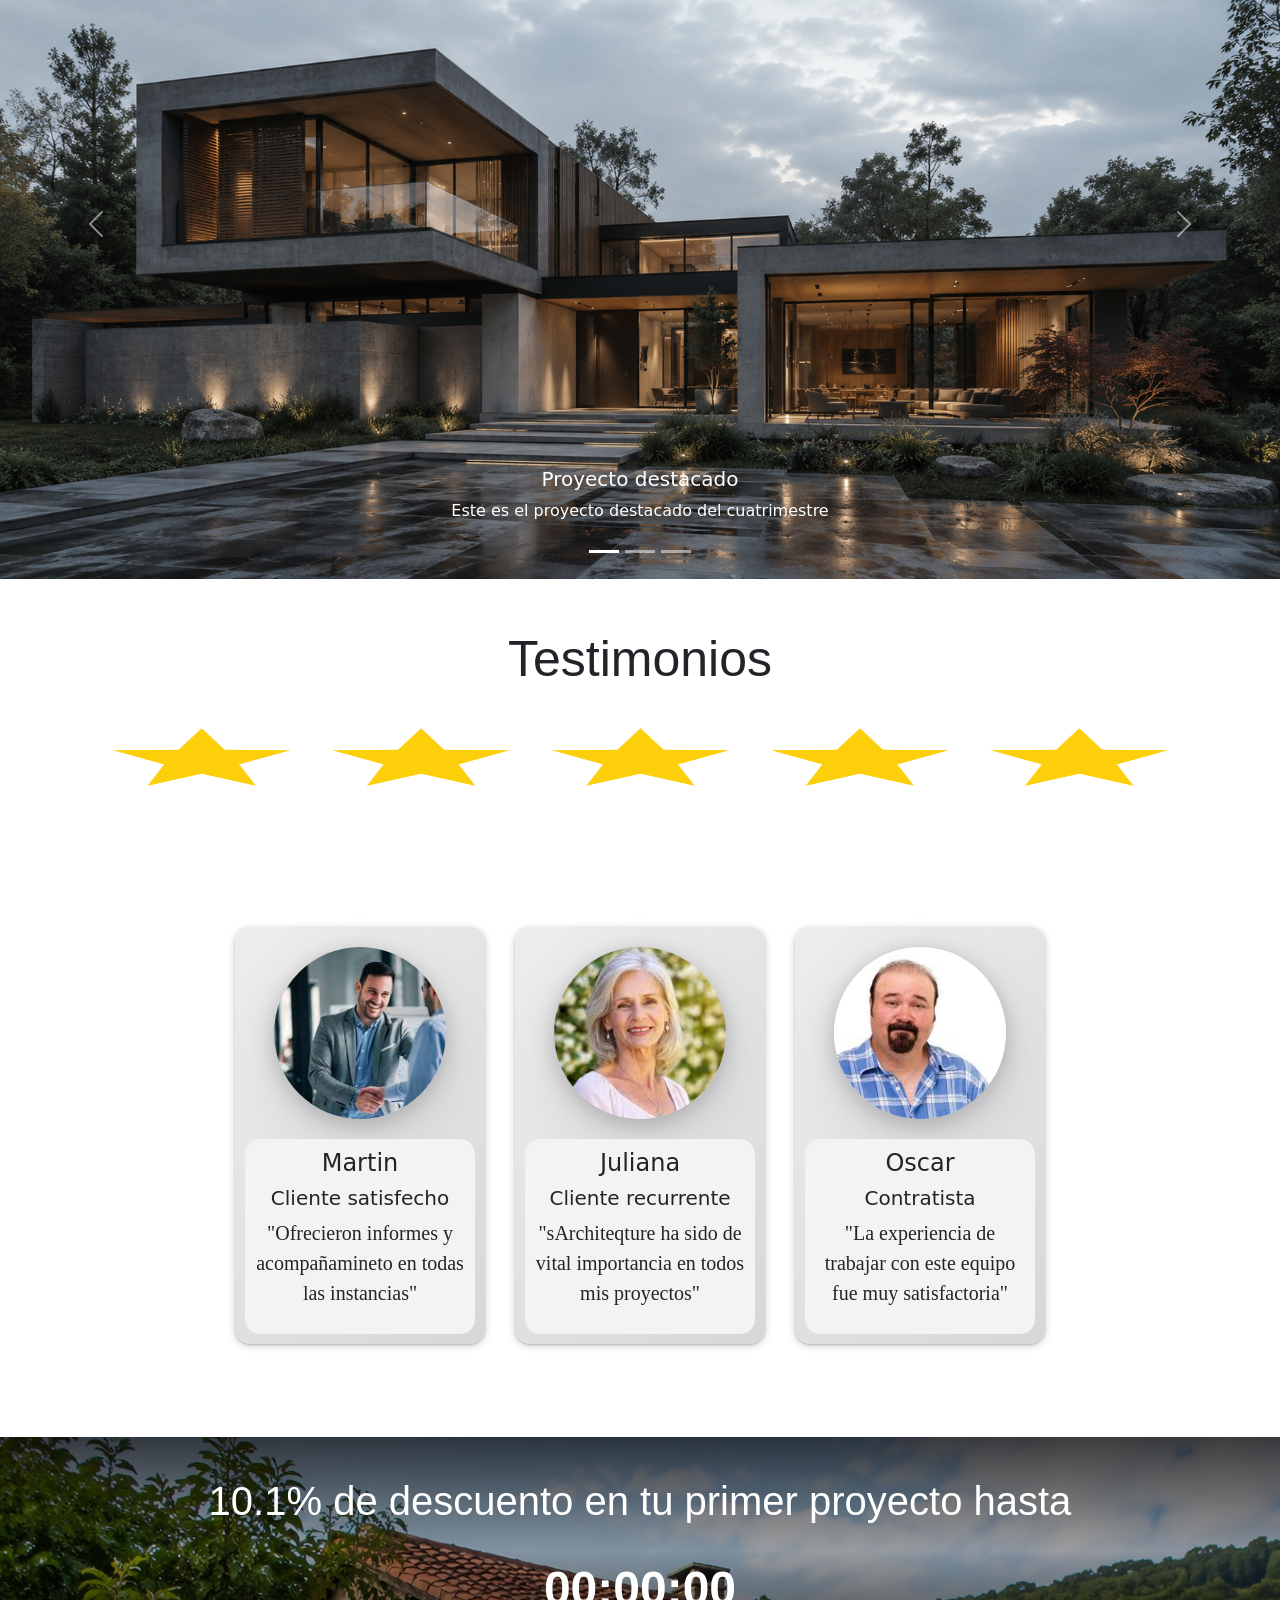
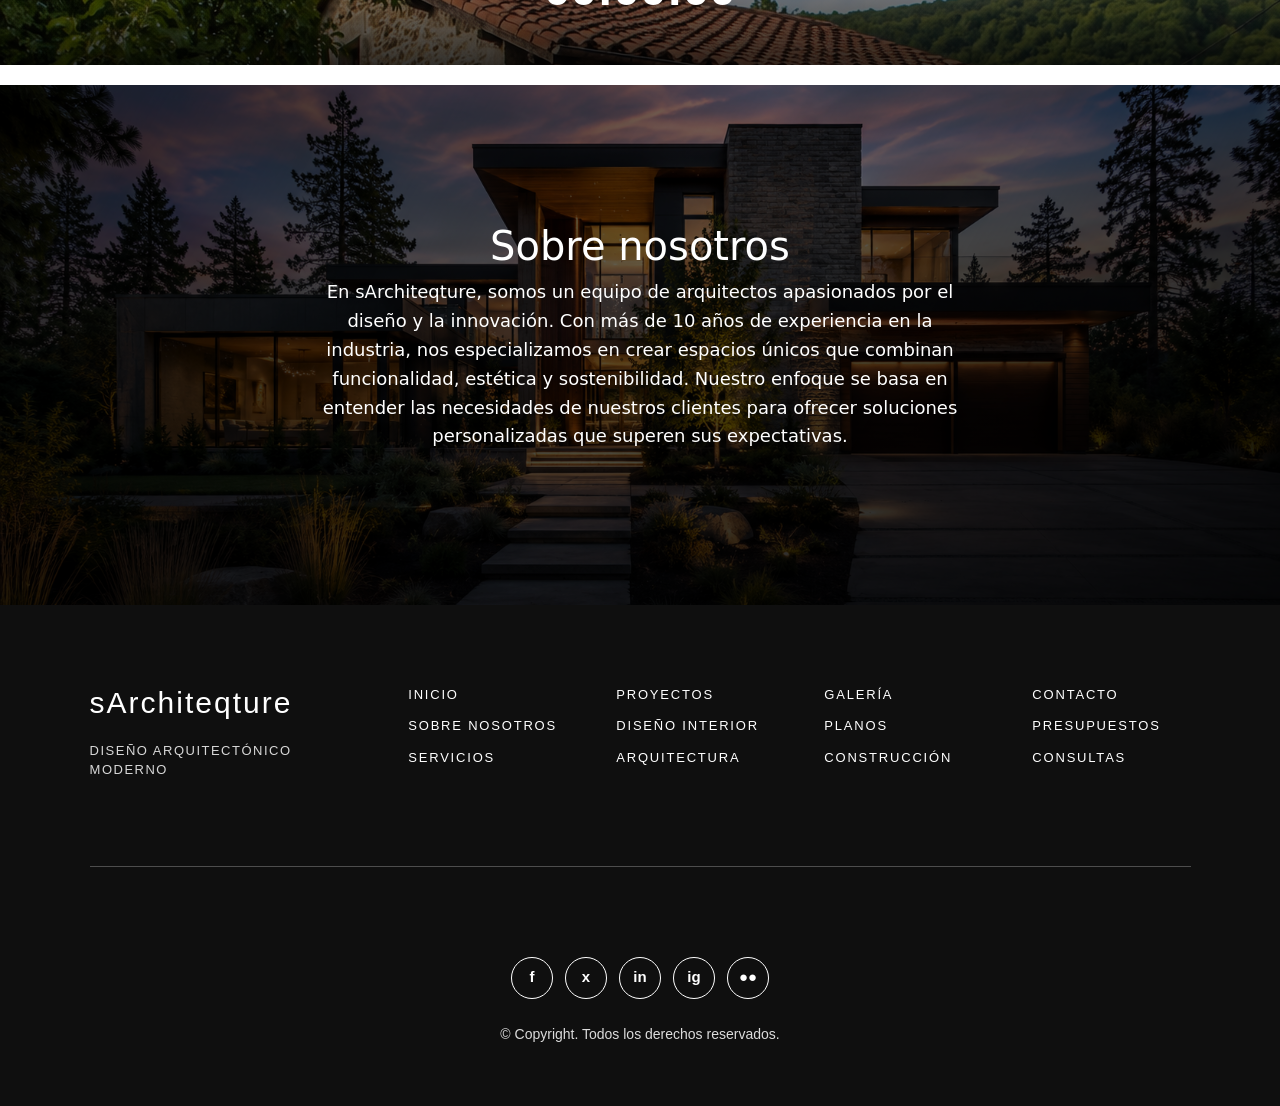
==== commit 65fd64ad: "retry pull request" ====
--- a/index.html
+++ b/index.html
@@ -6,9 +6,7 @@
     <meta name="viewport" content="width=device-width, initial-scale=1.0">
     <title>sArchiteqture</title>
     <link rel="stylesheet" href="frontEnd/style.css">
-    <meta name="viewport" content="width=device-width, initial-scale=1.0">
-    <link href="https://cdn.jsdelivr.net/npm/bootstrap@5.3.8/dist/css/bootstrap.min.css" rel="stylesheet"
-        integrity="sha384-sRIl4kxILFvY47J16cr9ZwB07vP4J8+LH7qKQnuqkuIAvNWLzeN8tE5YBujZqJLB" crossorigin="anonymous">
+    <link href="https://cdn.jsdelivr.net/npm/bootstrap@5.3.8/dist/css/bootstrap.min.css" rel="stylesheet" integrity="sha384-sRIl4kxILFvY47J16cr9ZwB07vP4J8+LH7qKQnuqkuIAvNWLzeN8tE5YBujZqJLB" crossorigin="anonymous">
 
 </head>
 
@@ -17,12 +15,6 @@
     <header>
         <div class="logo">
             <a href="index.html">sArchiteqture</a>
-        </div>
-
-        <div class="hamburger">
-            <span></span>
-            <span></span>
-            <span></span>
         </div>
 
         <nav class="botones">
@@ -32,47 +24,47 @@
             <a href="frontEnd/contacto.html">Contacto</a>
         </nav>
     </header>
-    <section id="hero">
-
-        <div class="hero-content">
-            <h1>Diseñamos espacios.<br>Construimos futuro.</h1>
-
-            <p>
-                Creamos proyectos arquitectónicos modernos, funcionales y
-                pensados para perdurar en el tiempo.
-            </p>
-
-            <div class="hero-buttons">
-                <a href="frontEnd/contacto.html" class="hero-btn hero-btn-outline">
-                    Contactanos
-                </a>
-
-                <a href="frontEnd/servicios.html" class="hero-btn hero-btn-solid">
-                    Ver servicios
-                </a>
-            </div>
-        </div>
-
-        <div class="hero-bottom">
-            <div class="stats">
-                <div>
-                    <h2>10+</h2>
-                    <span>Años de experiencia</span>
-                </div>
-
-                <div>
-                    <h2>150+</h2>
-                    <span>Proyectos diseñados</span>
-                </div>
-
-                <div>
-                    <h2>200+</h2>
-                    <span>Ideas desarrolladas</span>
-                </div>
-            </div>
-        </div>
-
-    </section>
+<section id="hero">
+
+    <div class="hero-content">
+        <h1>Diseñamos espacios.<br>Construimos futuro.</h1>
+
+        <p>
+            Creamos proyectos arquitectónicos modernos, funcionales y
+            pensados para perdurar en el tiempo.
+        </p>
+
+        <div class="hero-buttons">
+            <a href="frontEnd/contacto.html" class="hero-btn hero-btn-outline">
+                Contactanos
+            </a>
+
+            <a href="frontEnd/servicios.html" class="hero-btn hero-btn-solid">
+                Ver servicios
+            </a>
+        </div>
+    </div>
+
+    <div class="hero-bottom">
+        <div class="stats">
+            <div>
+                <h2>10+</h2>
+                <span>Años de experiencia</span>
+            </div>
+
+            <div>
+                <h2>150+</h2>
+                <span>Proyectos diseñados</span>
+            </div>
+
+            <div>
+                <h2>200+</h2>
+                <span>Ideas desarrolladas</span>
+            </div>
+        </div>
+    </div>
+
+</section>
     <section id="proyectos">
         <div class="cardcontainer">
             <div class="carda" id="c1">
@@ -114,6 +106,30 @@
         <p>Este es el proyecto destacado del cuatrimestre</p>
       </div>
     </div>
+    <div class="carousel-item">
+      <img src="frontEnd/images/casa2.png" class="d-block w-100" alt="...">
+      <div class="carousel-caption d-none d-md-block">
+        <h5>Adaptatibilidad</h5>
+        <p>Nos adaptamos a tu presupuesto con Profesionalidad</p>
+      </div>
+    </div>
+    <div class="carousel-item">
+      <img src="frontEnd/images/casa3.png" class="d-block w-100" alt="...">
+      <div class="carousel-caption d-none d-md-block">
+        <h5>Arquitectos Calificados</h5>
+        <p>Tenemos arquitectos Calificados que se formaron en las mejores instituciones</p>
+      </div>
+    </div>
+  </div>
+  <button class="carousel-control-prev" type="button" data-bs-target="#carouselExampleCaptions" data-bs-slide="prev">
+    <span class="carousel-control-prev-icon" aria-hidden="true"></span>
+    <span class="visually-hidden">Previous</span>
+  </button>
+  <button class="carousel-control-next" type="button" data-bs-target="#carouselExampleCaptions" data-bs-slide="next">
+    <span class="carousel-control-next-icon" aria-hidden="true"></span>
+    <span class="visually-hidden">Next</span>
+  </button>
+</div>
 
     <section id="testimonios">
     <h1>Testimonios</h1>
@@ -149,7 +165,7 @@
 
     <section class="cuentaregr">
         <div class="cuentaregr-contenedor">
-            <h1>10% de descuento en tu primer proyecto hasta</h1>
+            <h1>10.1% de descuento en tu primer proyecto hasta</h1>
             <div id="contador">00:00:00</div>
         </div>
     </section>
@@ -160,8 +176,7 @@
         <div class="sobrenosotros-contenedor">
             <div class="sobrenosotros-texto">
                 <h1>Sobre nosotros</h1>
-                <p>En sArchiteqture, somos un equipo de arquitectos apasionados por el diseño y la innovación. Con más
-                    de
+                <p>En sArchiteqture, somos un equipo de arquitectos apasionados por el diseño y la innovación. Con más de
                     10 años de experiencia en la industria, nos especializamos en crear espacios únicos que combinan
                     funcionalidad, estética y sostenibilidad. Nuestro enfoque se basa en entender las necesidades de
                     nuestros clientes para ofrecer soluciones personalizadas que superen sus expectativas.</p>
@@ -219,10 +234,8 @@
     <script src="backEnd/script.js"></script>
 
 </body>
-<script src="backEnd/script.js"></script>
-<script src="https://cdn.jsdelivr.net/npm/bootstrap@5.3.8/dist/js/bootstrap.bundle.min.js"
-    integrity="sha384-FKyoEForCGlyvwx9Hj09JcYn3nv7wiPVlz7YYwJrWVcXK/BmnVDxM+D2scQbITxI"
-    crossorigin="anonymous"></script>
+    <script src="backEnd/script.js"></script>
+    <script src="https://cdn.jsdelivr.net/npm/bootstrap@5.3.8/dist/js/bootstrap.bundle.min.js" integrity="sha384-FKyoEForCGlyvwx9Hj09JcYn3nv7wiPVlz7YYwJrWVcXK/BmnVDxM+D2scQbITxI" crossorigin="anonymous"></script>
 </body>
 
-</html>+</html>
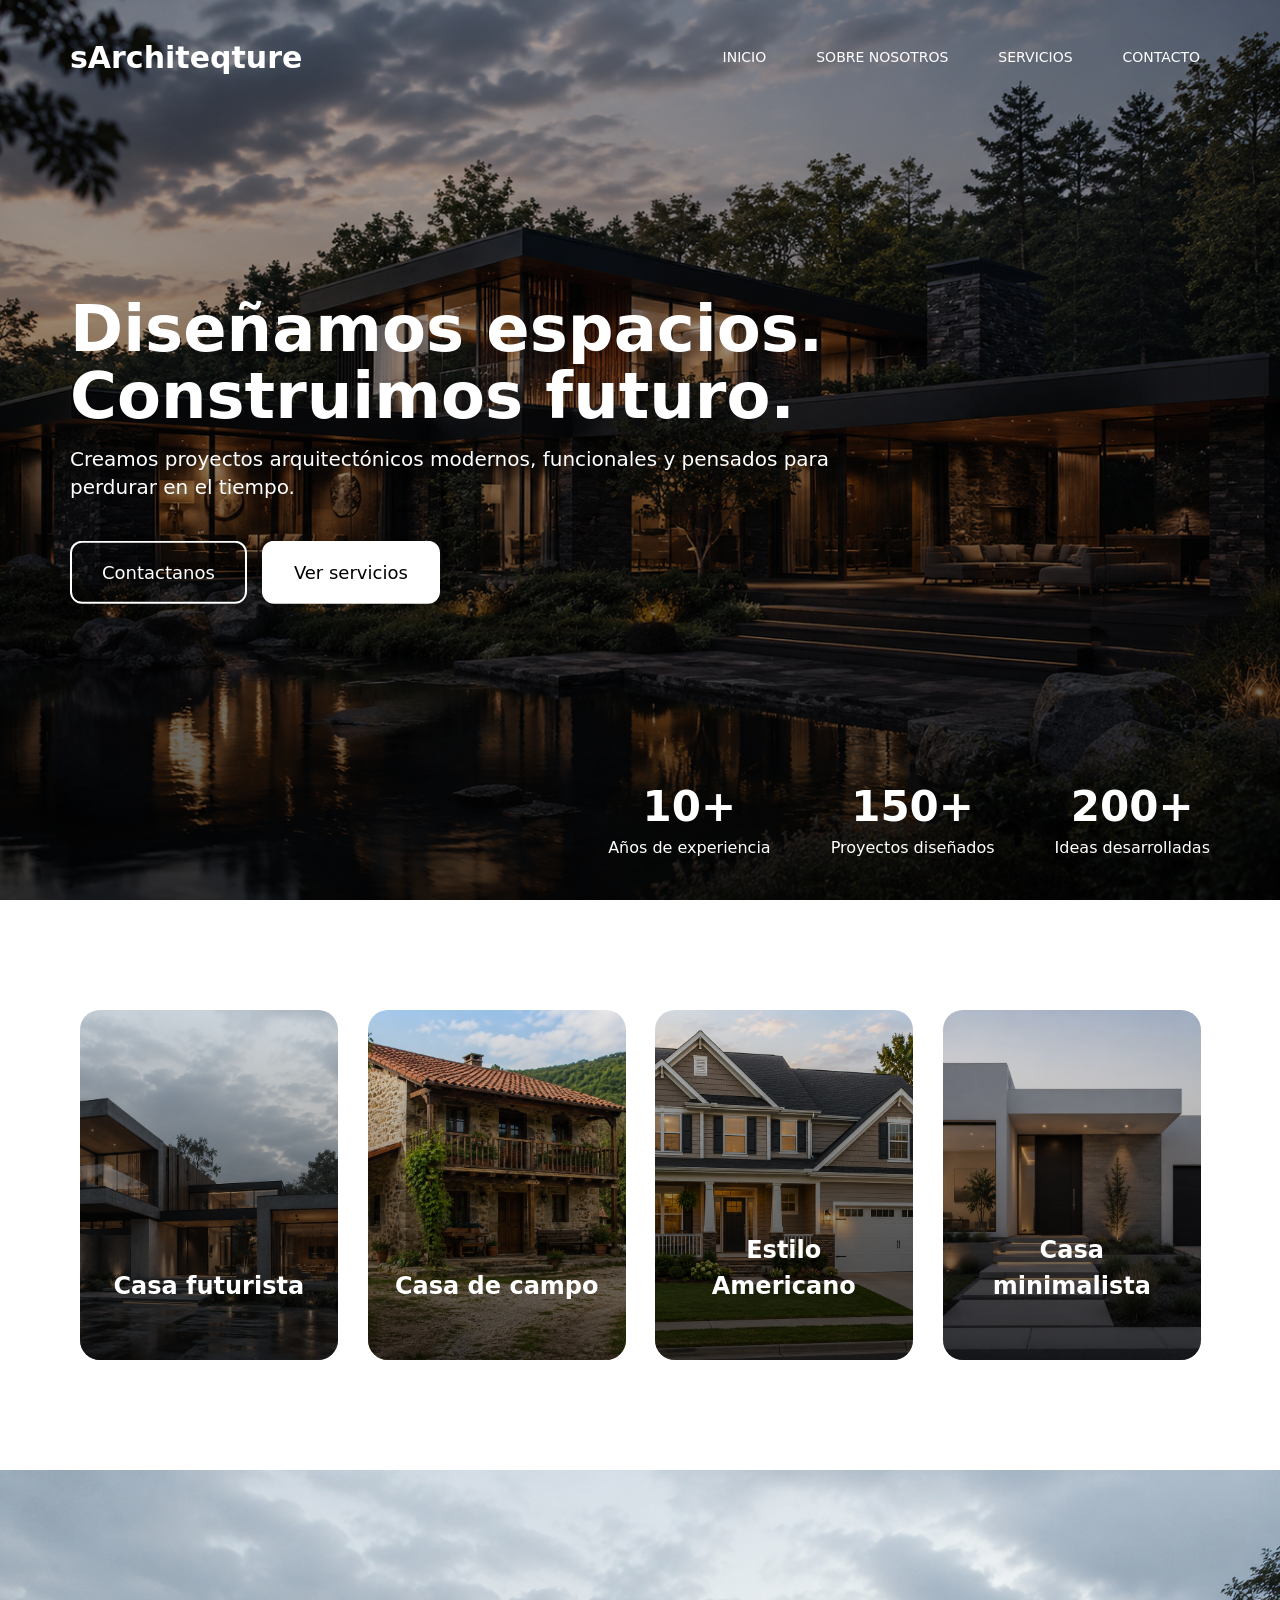
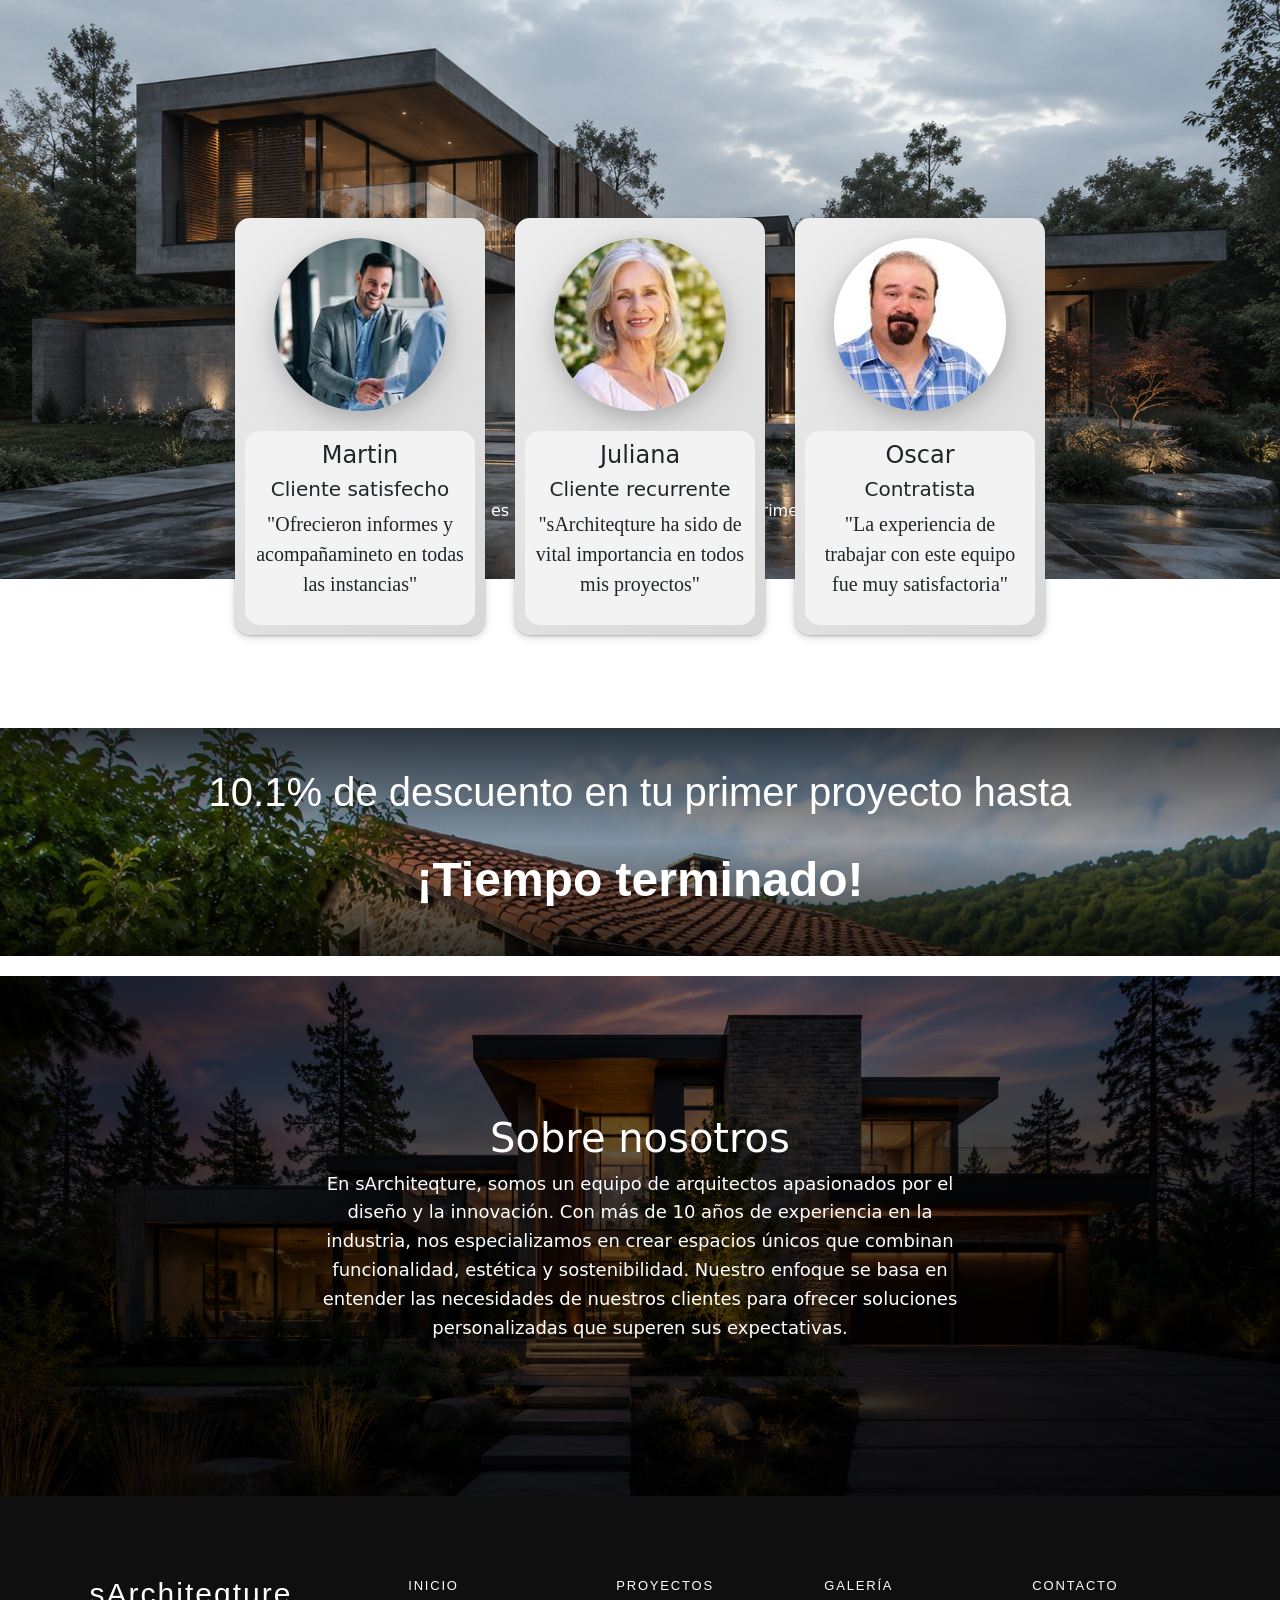
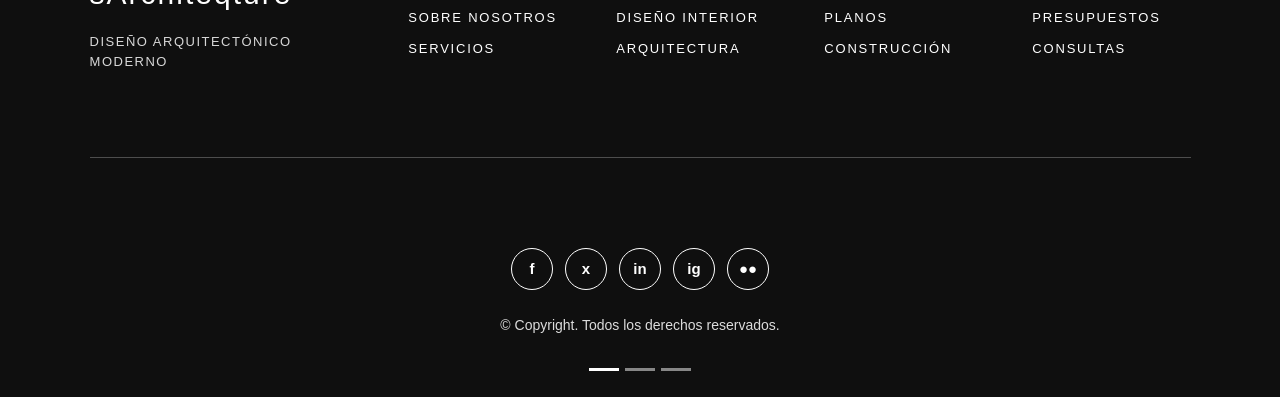
==== commit 2a78f2b0: "Merge branch 'liam'" ====
--- a/index.html
+++ b/index.html
@@ -6,7 +6,9 @@
     <meta name="viewport" content="width=device-width, initial-scale=1.0">
     <title>sArchiteqture</title>
     <link rel="stylesheet" href="frontEnd/style.css">
-    <link href="https://cdn.jsdelivr.net/npm/bootstrap@5.3.8/dist/css/bootstrap.min.css" rel="stylesheet" integrity="sha384-sRIl4kxILFvY47J16cr9ZwB07vP4J8+LH7qKQnuqkuIAvNWLzeN8tE5YBujZqJLB" crossorigin="anonymous">
+    <meta name="viewport" content="width=device-width, initial-scale=1.0">
+    <link href="https://cdn.jsdelivr.net/npm/bootstrap@5.3.8/dist/css/bootstrap.min.css" rel="stylesheet"
+        integrity="sha384-sRIl4kxILFvY47J16cr9ZwB07vP4J8+LH7qKQnuqkuIAvNWLzeN8tE5YBujZqJLB" crossorigin="anonymous">
 
 </head>
 
@@ -15,6 +17,12 @@
     <header>
         <div class="logo">
             <a href="index.html">sArchiteqture</a>
+        </div>
+
+        <div class="hamburger">
+            <span></span>
+            <span></span>
+            <span></span>
         </div>
 
         <nav class="botones">
@@ -24,47 +32,47 @@
             <a href="frontEnd/contacto.html">Contacto</a>
         </nav>
     </header>
-<section id="hero">
-
-    <div class="hero-content">
-        <h1>Diseñamos espacios.<br>Construimos futuro.</h1>
-
-        <p>
-            Creamos proyectos arquitectónicos modernos, funcionales y
-            pensados para perdurar en el tiempo.
-        </p>
-
-        <div class="hero-buttons">
-            <a href="frontEnd/contacto.html" class="hero-btn hero-btn-outline">
-                Contactanos
-            </a>
-
-            <a href="frontEnd/servicios.html" class="hero-btn hero-btn-solid">
-                Ver servicios
-            </a>
-        </div>
-    </div>
-
-    <div class="hero-bottom">
-        <div class="stats">
-            <div>
-                <h2>10+</h2>
-                <span>Años de experiencia</span>
-            </div>
-
-            <div>
-                <h2>150+</h2>
-                <span>Proyectos diseñados</span>
-            </div>
-
-            <div>
-                <h2>200+</h2>
-                <span>Ideas desarrolladas</span>
-            </div>
-        </div>
-    </div>
-
-</section>
+    <section id="hero">
+
+        <div class="hero-content">
+            <h1>Diseñamos espacios.<br>Construimos futuro.</h1>
+
+            <p>
+                Creamos proyectos arquitectónicos modernos, funcionales y
+                pensados para perdurar en el tiempo.
+            </p>
+
+            <div class="hero-buttons">
+                <a href="frontEnd/contacto.html" class="hero-btn hero-btn-outline">
+                    Contactanos
+                </a>
+
+                <a href="frontEnd/servicios.html" class="hero-btn hero-btn-solid">
+                    Ver servicios
+                </a>
+            </div>
+        </div>
+
+        <div class="hero-bottom">
+            <div class="stats">
+                <div>
+                    <h2>10+</h2>
+                    <span>Años de experiencia</span>
+                </div>
+
+                <div>
+                    <h2>150+</h2>
+                    <span>Proyectos diseñados</span>
+                </div>
+
+                <div>
+                    <h2>200+</h2>
+                    <span>Ideas desarrolladas</span>
+                </div>
+            </div>
+        </div>
+
+    </section>
     <section id="proyectos">
         <div class="cardcontainer">
             <div class="carda" id="c1">
@@ -106,30 +114,6 @@
         <p>Este es el proyecto destacado del cuatrimestre</p>
       </div>
     </div>
-    <div class="carousel-item">
-      <img src="frontEnd/images/casa2.png" class="d-block w-100" alt="...">
-      <div class="carousel-caption d-none d-md-block">
-        <h5>Adaptatibilidad</h5>
-        <p>Nos adaptamos a tu presupuesto con Profesionalidad</p>
-      </div>
-    </div>
-    <div class="carousel-item">
-      <img src="frontEnd/images/casa3.png" class="d-block w-100" alt="...">
-      <div class="carousel-caption d-none d-md-block">
-        <h5>Arquitectos Calificados</h5>
-        <p>Tenemos arquitectos Calificados que se formaron en las mejores instituciones</p>
-      </div>
-    </div>
-  </div>
-  <button class="carousel-control-prev" type="button" data-bs-target="#carouselExampleCaptions" data-bs-slide="prev">
-    <span class="carousel-control-prev-icon" aria-hidden="true"></span>
-    <span class="visually-hidden">Previous</span>
-  </button>
-  <button class="carousel-control-next" type="button" data-bs-target="#carouselExampleCaptions" data-bs-slide="next">
-    <span class="carousel-control-next-icon" aria-hidden="true"></span>
-    <span class="visually-hidden">Next</span>
-  </button>
-</div>
 
     <section id="testimonios">
     <h1>Testimonios</h1>
@@ -176,7 +160,8 @@
         <div class="sobrenosotros-contenedor">
             <div class="sobrenosotros-texto">
                 <h1>Sobre nosotros</h1>
-                <p>En sArchiteqture, somos un equipo de arquitectos apasionados por el diseño y la innovación. Con más de
+                <p>En sArchiteqture, somos un equipo de arquitectos apasionados por el diseño y la innovación. Con más
+                    de
                     10 años de experiencia en la industria, nos especializamos en crear espacios únicos que combinan
                     funcionalidad, estética y sostenibilidad. Nuestro enfoque se basa en entender las necesidades de
                     nuestros clientes para ofrecer soluciones personalizadas que superen sus expectativas.</p>
@@ -234,8 +219,10 @@
     <script src="backEnd/script.js"></script>
 
 </body>
-    <script src="backEnd/script.js"></script>
-    <script src="https://cdn.jsdelivr.net/npm/bootstrap@5.3.8/dist/js/bootstrap.bundle.min.js" integrity="sha384-FKyoEForCGlyvwx9Hj09JcYn3nv7wiPVlz7YYwJrWVcXK/BmnVDxM+D2scQbITxI" crossorigin="anonymous"></script>
+<script src="backEnd/script.js"></script>
+<script src="https://cdn.jsdelivr.net/npm/bootstrap@5.3.8/dist/js/bootstrap.bundle.min.js"
+    integrity="sha384-FKyoEForCGlyvwx9Hj09JcYn3nv7wiPVlz7YYwJrWVcXK/BmnVDxM+D2scQbITxI"
+    crossorigin="anonymous"></script>
 </body>
 
-</html>
+</html>
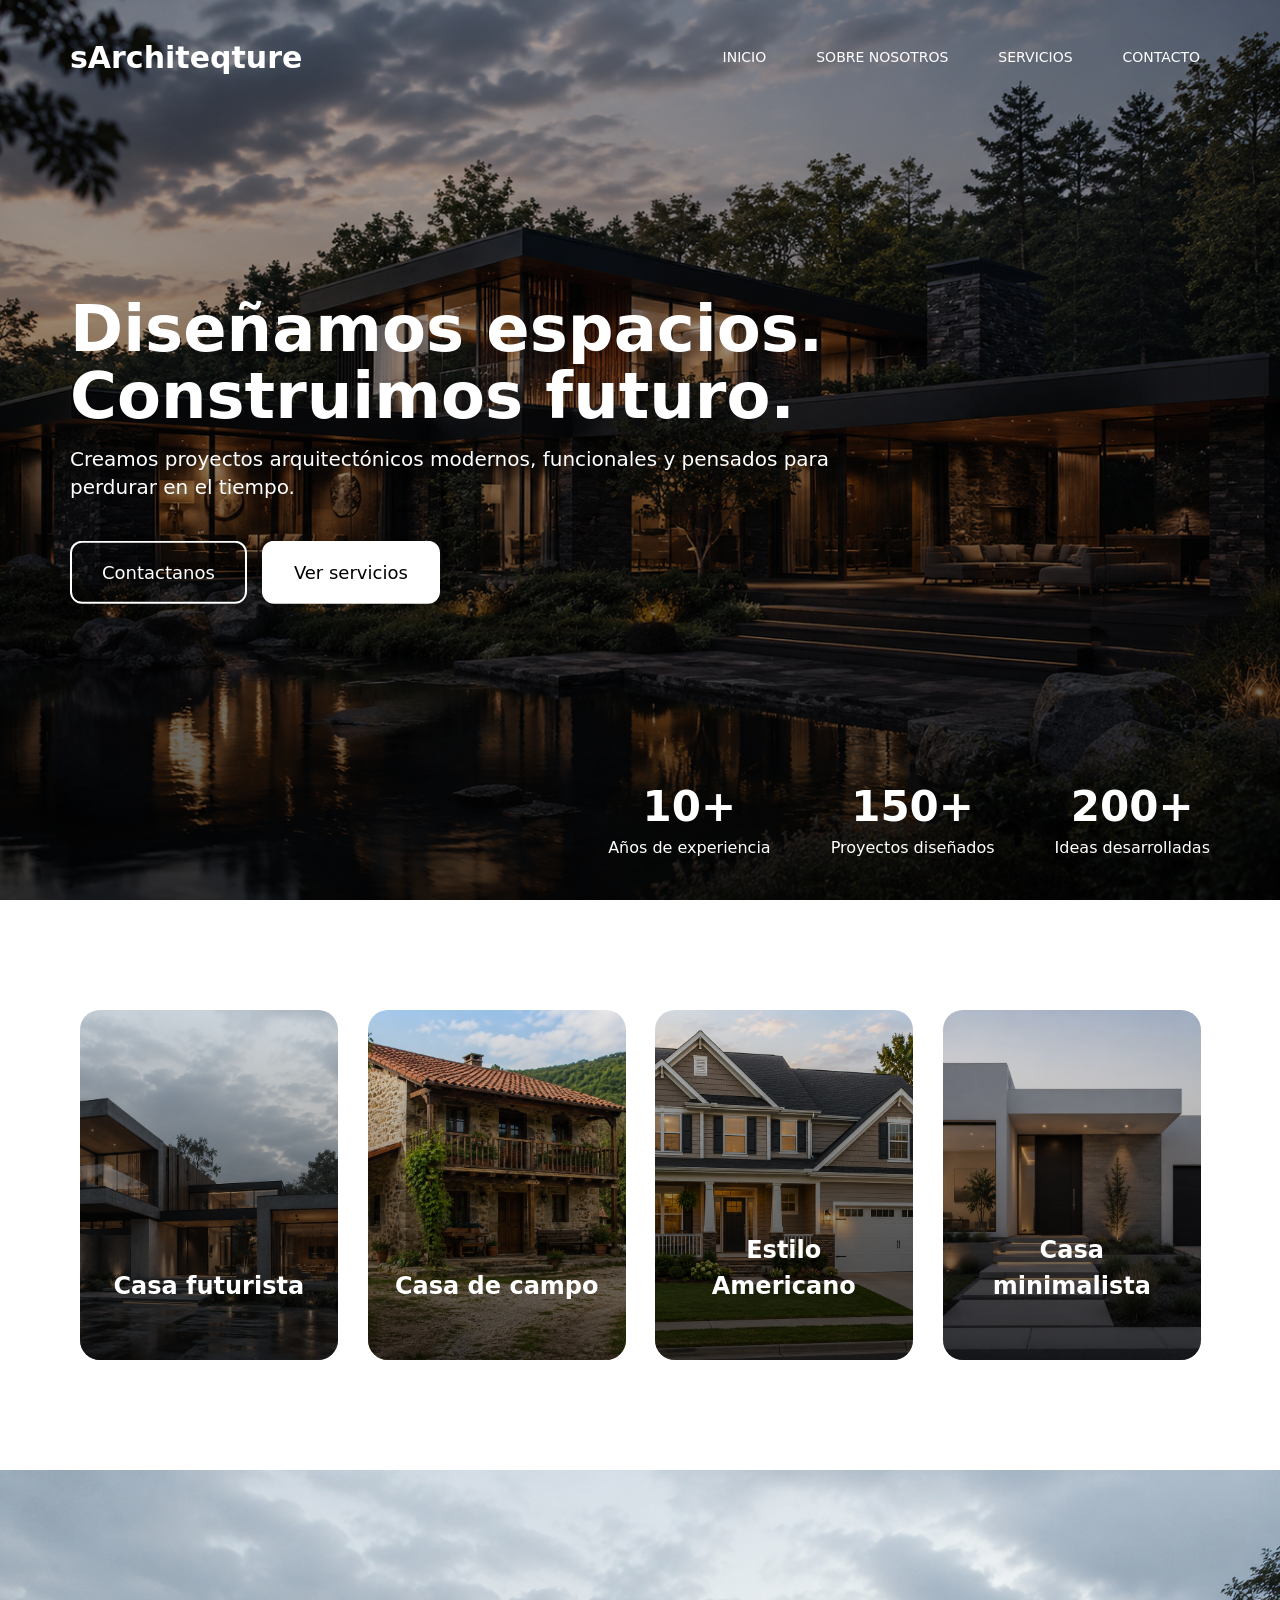
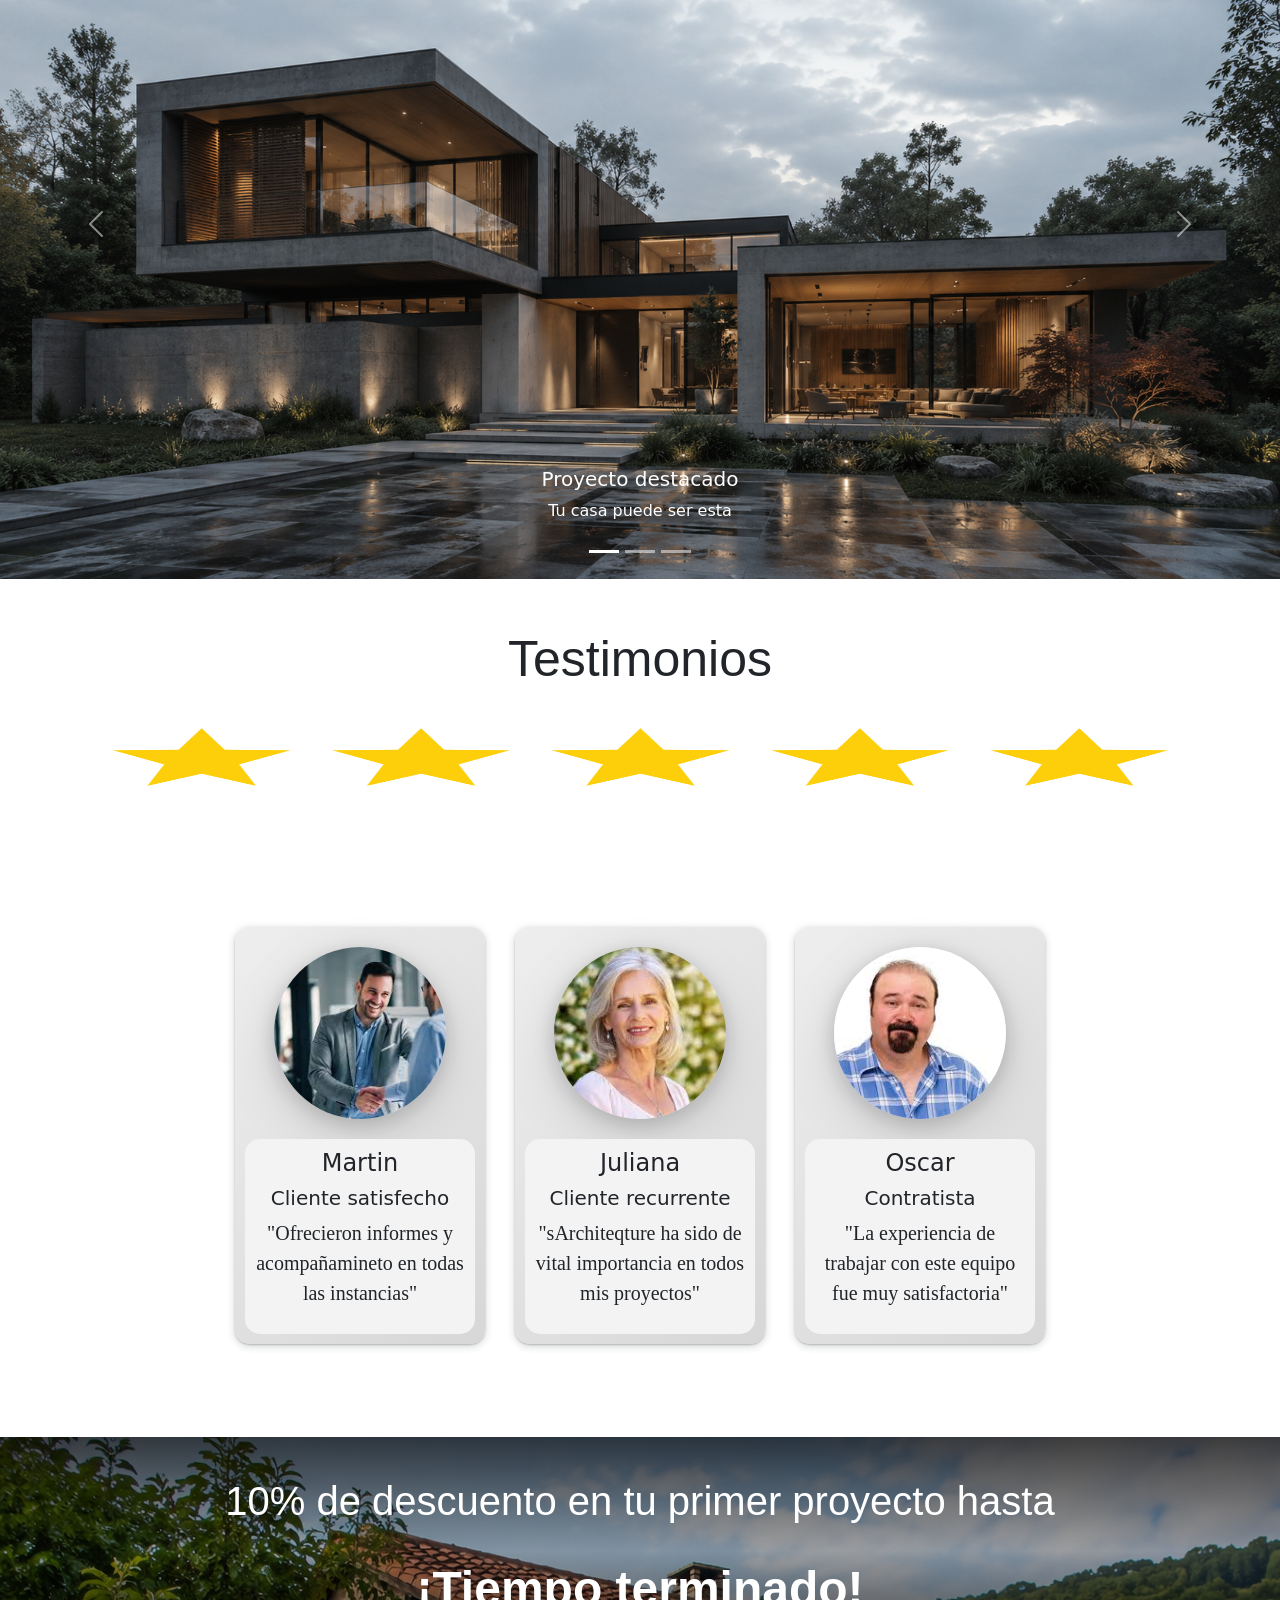
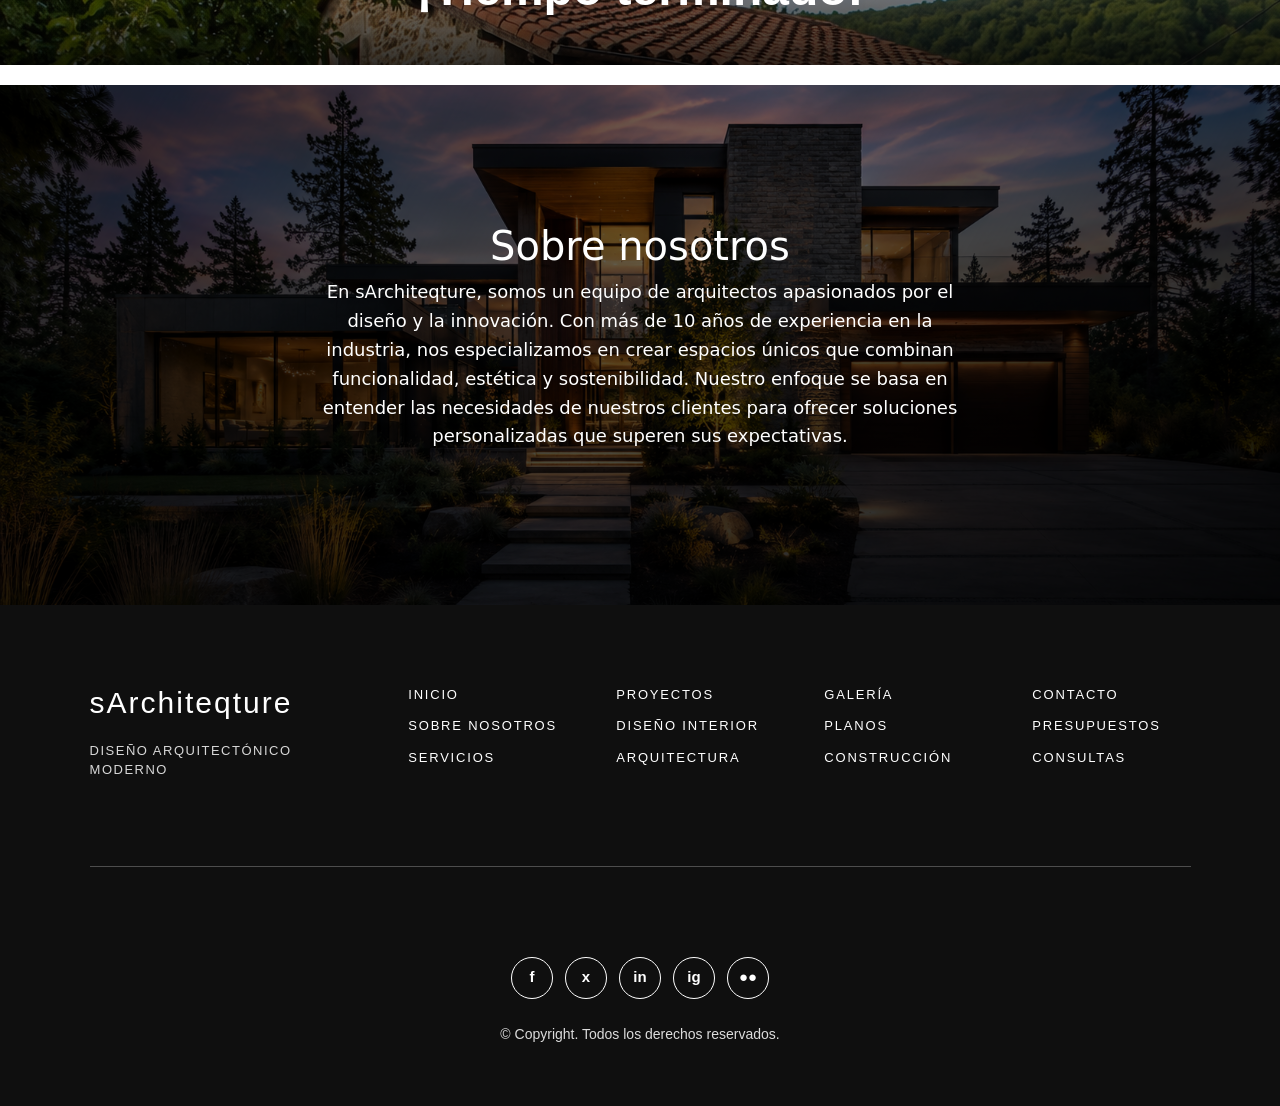
==== commit 3e2ca26c: "Update index.html" ====
--- a/index.html
+++ b/index.html
@@ -100,7 +100,7 @@
         </div>
 
     </section>
-    <div  id="carouselExampleCaptions" class="carousel slide">
+   <div id="carouselExampleCaptions" class="carousel slide">
   <div class="carousel-indicators">
     <button type="button" data-bs-target="#carouselExampleCaptions" data-bs-slide-to="0" class="active" aria-current="true" aria-label="Slide 1"></button>
     <button type="button" data-bs-target="#carouselExampleCaptions" data-bs-slide-to="1" aria-label="Slide 2"></button>
@@ -111,9 +111,33 @@
       <img src="frontEnd/images/casa1.png" class="d-block w-100" alt="...">
       <div class="carousel-caption d-none d-md-block">
         <h5>Proyecto destacado</h5>
-        <p>Este es el proyecto destacado del cuatrimestre</p>
+        <p>Tu casa puede ser esta</p>
       </div>
     </div>
+    <div  class="carousel-item">
+      <img src="frontEnd/images/casa2.png" class="d-block w-100" alt="...">
+      <div class="carousel-caption d-none d-md-block" style="color: black;">
+        <h5>Poseemos los mejores diseños</h5>
+        <p>Garantizamos casas a medida</p>
+      </div>
+    </div>
+    <div class="carousel-item">
+      <img src="frontEnd/images/casa3.png" class="d-block w-100" alt="...">
+      <div  class="carousel-caption d-none d-md-block">
+        <h5>Nos ajustamos a tu presupuesto</h5>
+        <p>No Limitará la casa de tus sueños</p>
+      </div>
+    </div>
+  </div>
+  <button class="carousel-control-prev" type="button" data-bs-target="#carouselExampleCaptions" data-bs-slide="prev">
+    <span class="carousel-control-prev-icon" aria-hidden="true"></span>
+    <span class="visually-hidden">Previous</span>
+  </button>
+  <button class="carousel-control-next" type="button" data-bs-target="#carouselExampleCaptions" data-bs-slide="next">
+    <span class="carousel-control-next-icon" aria-hidden="true"></span>
+    <span class="visually-hidden">Next</span>
+  </button>
+</div>
 
     <section id="testimonios">
     <h1>Testimonios</h1>
@@ -149,7 +173,7 @@
 
     <section class="cuentaregr">
         <div class="cuentaregr-contenedor">
-            <h1>10.1% de descuento en tu primer proyecto hasta</h1>
+            <h1>10% de descuento en tu primer proyecto hasta</h1>
             <div id="contador">00:00:00</div>
         </div>
     </section>
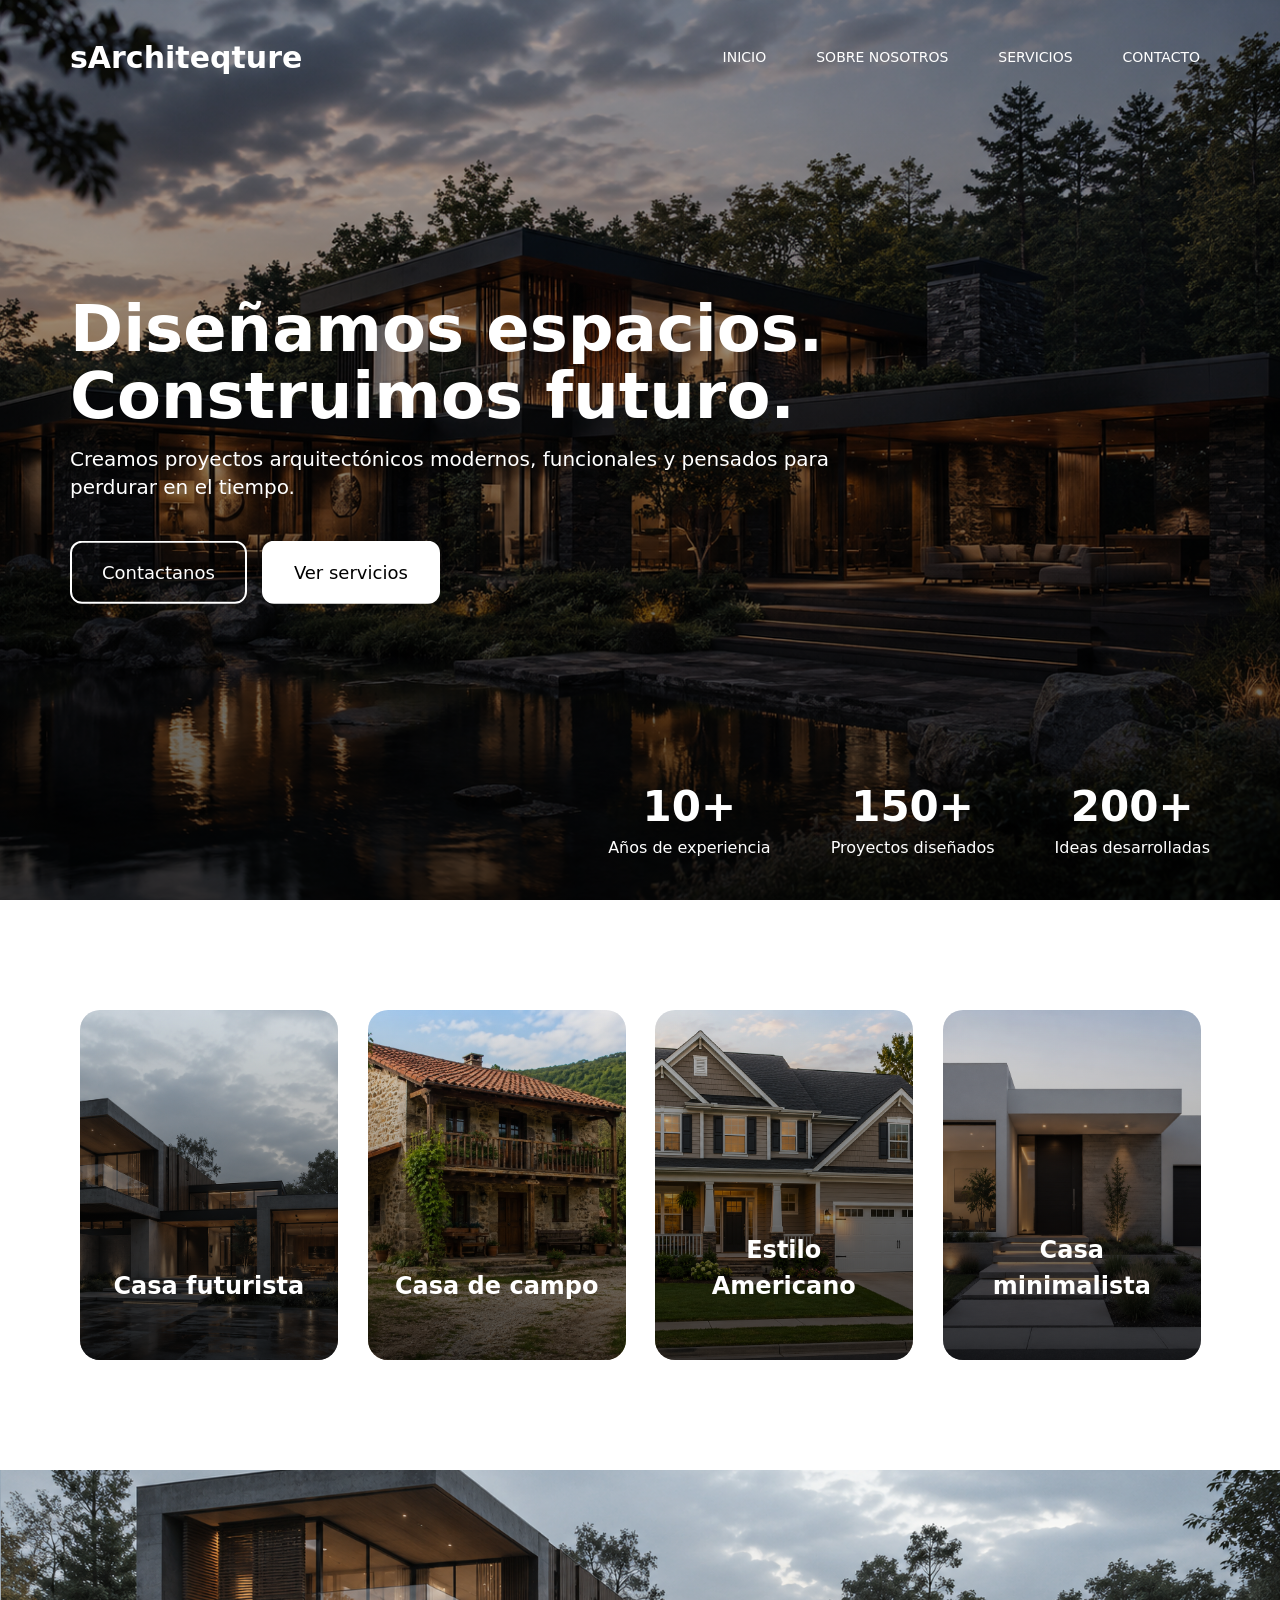
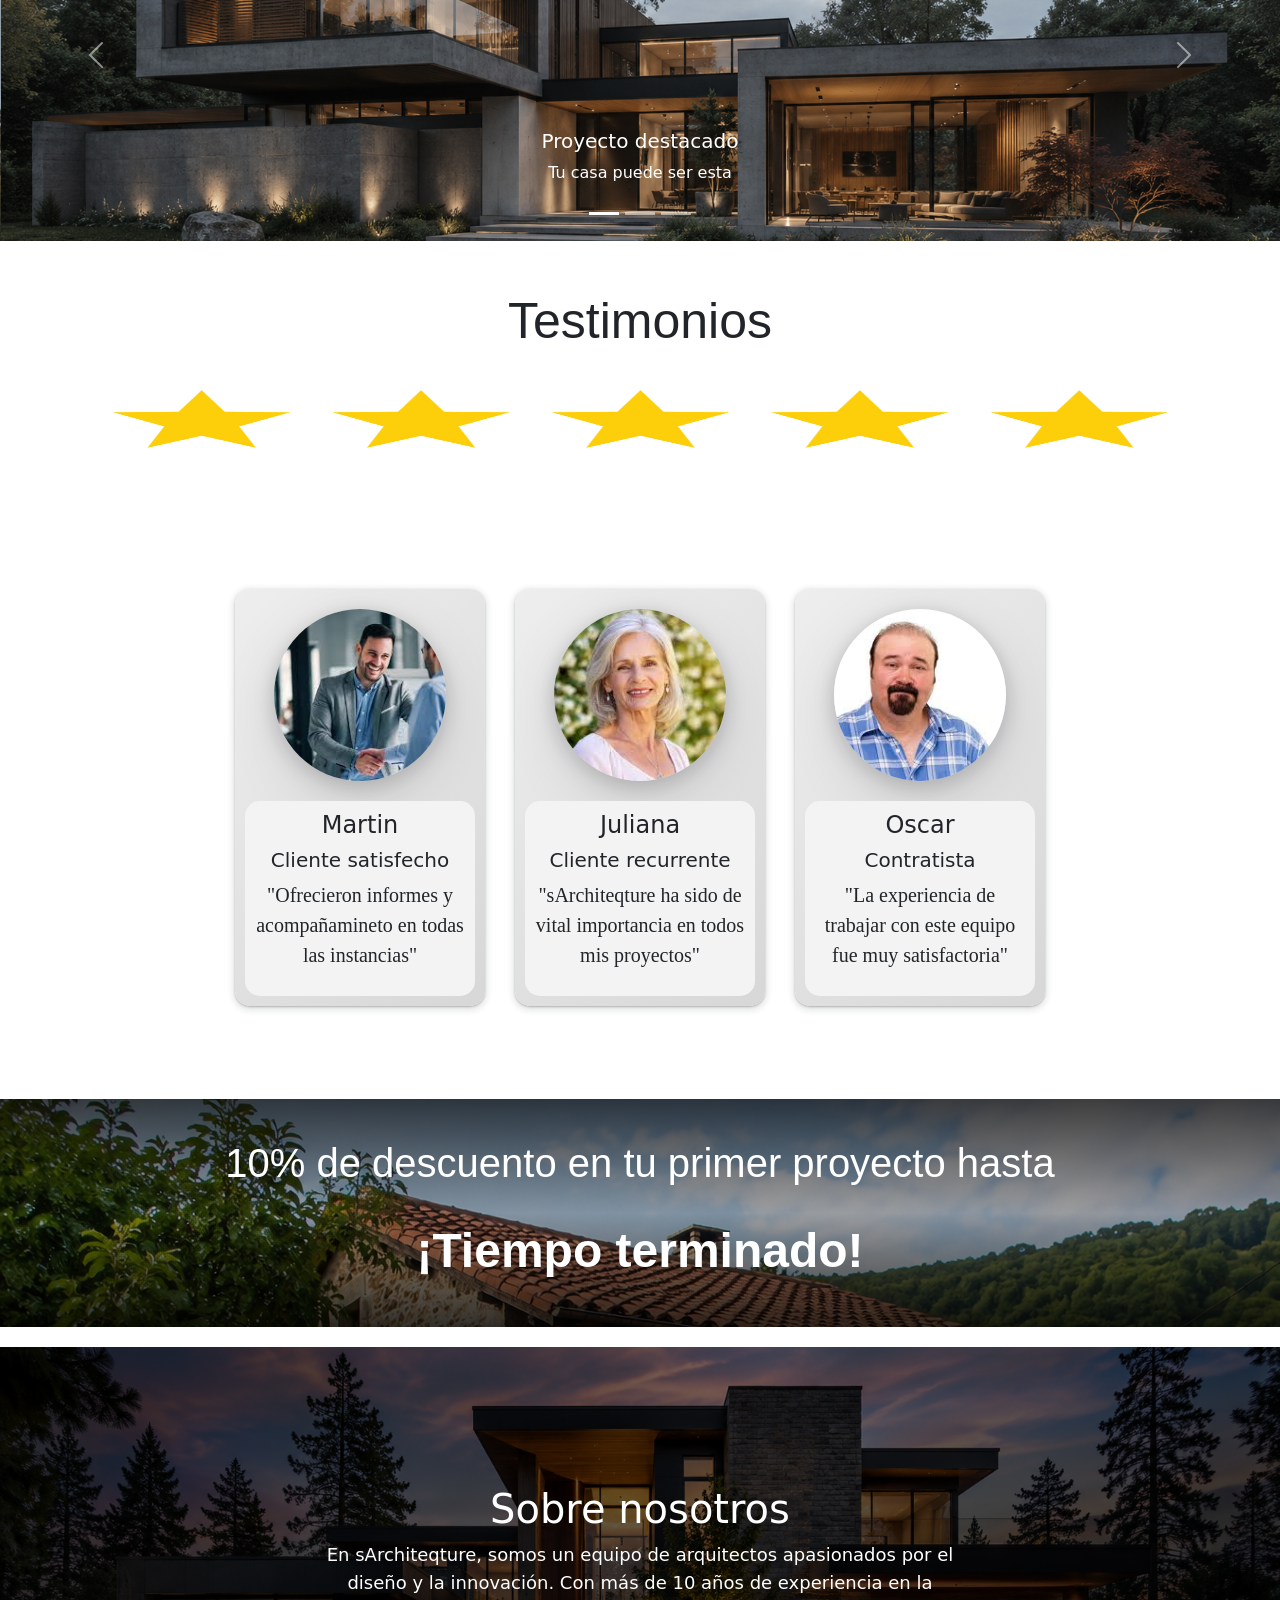
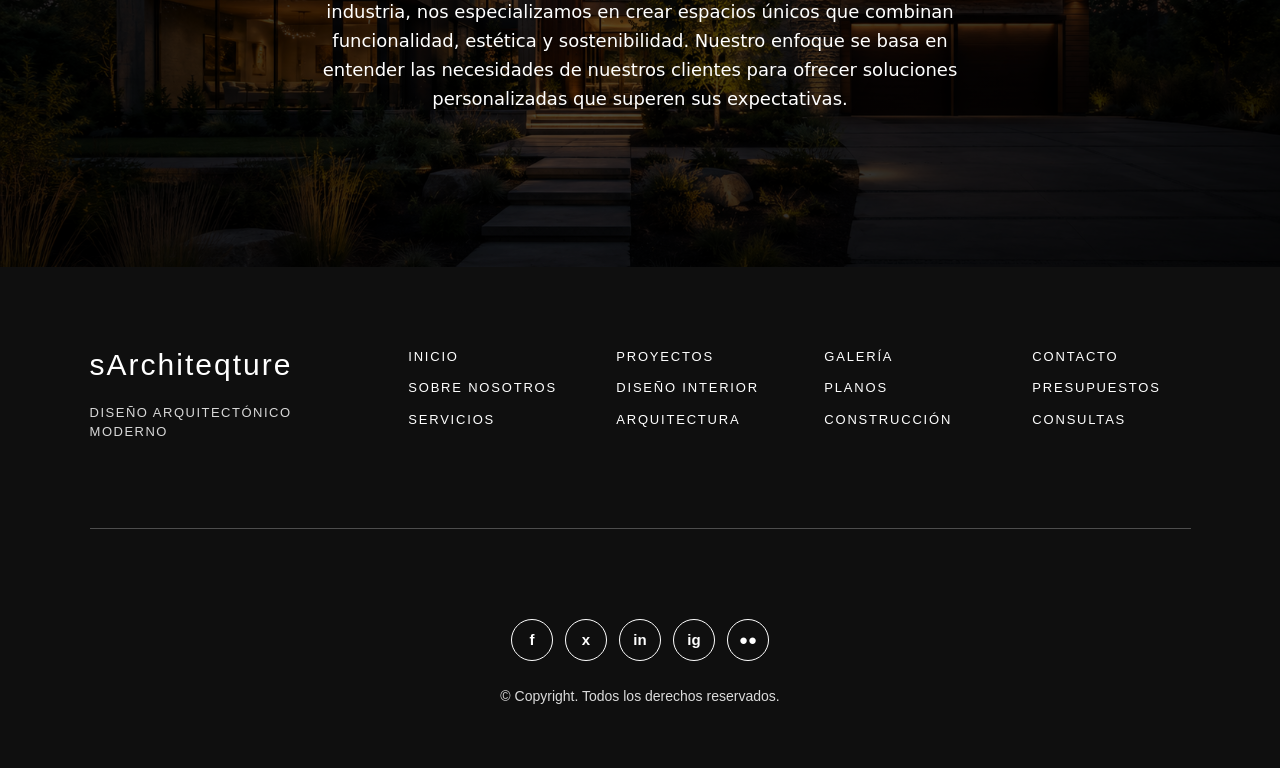
==== commit b5fab372: "correccarrousel" ====
--- a/index.html
+++ b/index.html
@@ -27,7 +27,7 @@
 
         <nav class="botones">
             <a href="index.html">Inicio</a>
-            <a href="about.html">Sobre Nosotros</a>
+            <a href="#sobre-nosotros">Sobre Nosotros</a>
             <a href="services.html">Servicios</a>
             <a href="frontEnd/contacto.html">Contacto</a>
         </nav>
@@ -100,30 +100,30 @@
         </div>
 
     </section>
-   <div id="carouselExampleCaptions" class="carousel slide">
+   <div  id="carouselExampleCaptions" class="carousel slide">
   <div class="carousel-indicators">
     <button type="button" data-bs-target="#carouselExampleCaptions" data-bs-slide-to="0" class="active" aria-current="true" aria-label="Slide 1"></button>
     <button type="button" data-bs-target="#carouselExampleCaptions" data-bs-slide-to="1" aria-label="Slide 2"></button>
     <button type="button" data-bs-target="#carouselExampleCaptions" data-bs-slide-to="2" aria-label="Slide 3"></button>
   </div>
-  <div class="carousel-inner">
+  <div class="carousel-inner" >
     <div class="carousel-item active">
-      <img src="frontEnd/images/casa1.png" class="d-block w-100" alt="...">
+      <img src="frontEnd/images/carrousel1.png" class="d-block w-100" alt="...">
       <div class="carousel-caption d-none d-md-block">
         <h5>Proyecto destacado</h5>
         <p>Tu casa puede ser esta</p>
       </div>
     </div>
     <div  class="carousel-item">
-      <img src="frontEnd/images/casa2.png" class="d-block w-100" alt="...">
-      <div class="carousel-caption d-none d-md-block" style="color: black;">
+      <img src="frontEnd/images/carrousel2.png" class="d-block w-100" alt="...">
+      <div class="carousel-caption d-none d-md-block" style="color:rgb(41, 41, 41); background-color: rgb(165, 165, 165); width:fit-content; border-radius:5px; padding:10px;">
         <h5>Poseemos los mejores diseños</h5>
         <p>Garantizamos casas a medida</p>
       </div>
     </div>
     <div class="carousel-item">
-      <img src="frontEnd/images/casa3.png" class="d-block w-100" alt="...">
-      <div  class="carousel-caption d-none d-md-block">
+      <img src="frontEnd/images/carrousel3.png" class="d-block w-100" alt="...">
+      <div  class="carousel-caption d-none d-md-block"  style="color:black;">
         <h5>Nos ajustamos a tu presupuesto</h5>
         <p>No Limitará la casa de tus sueños</p>
       </div>
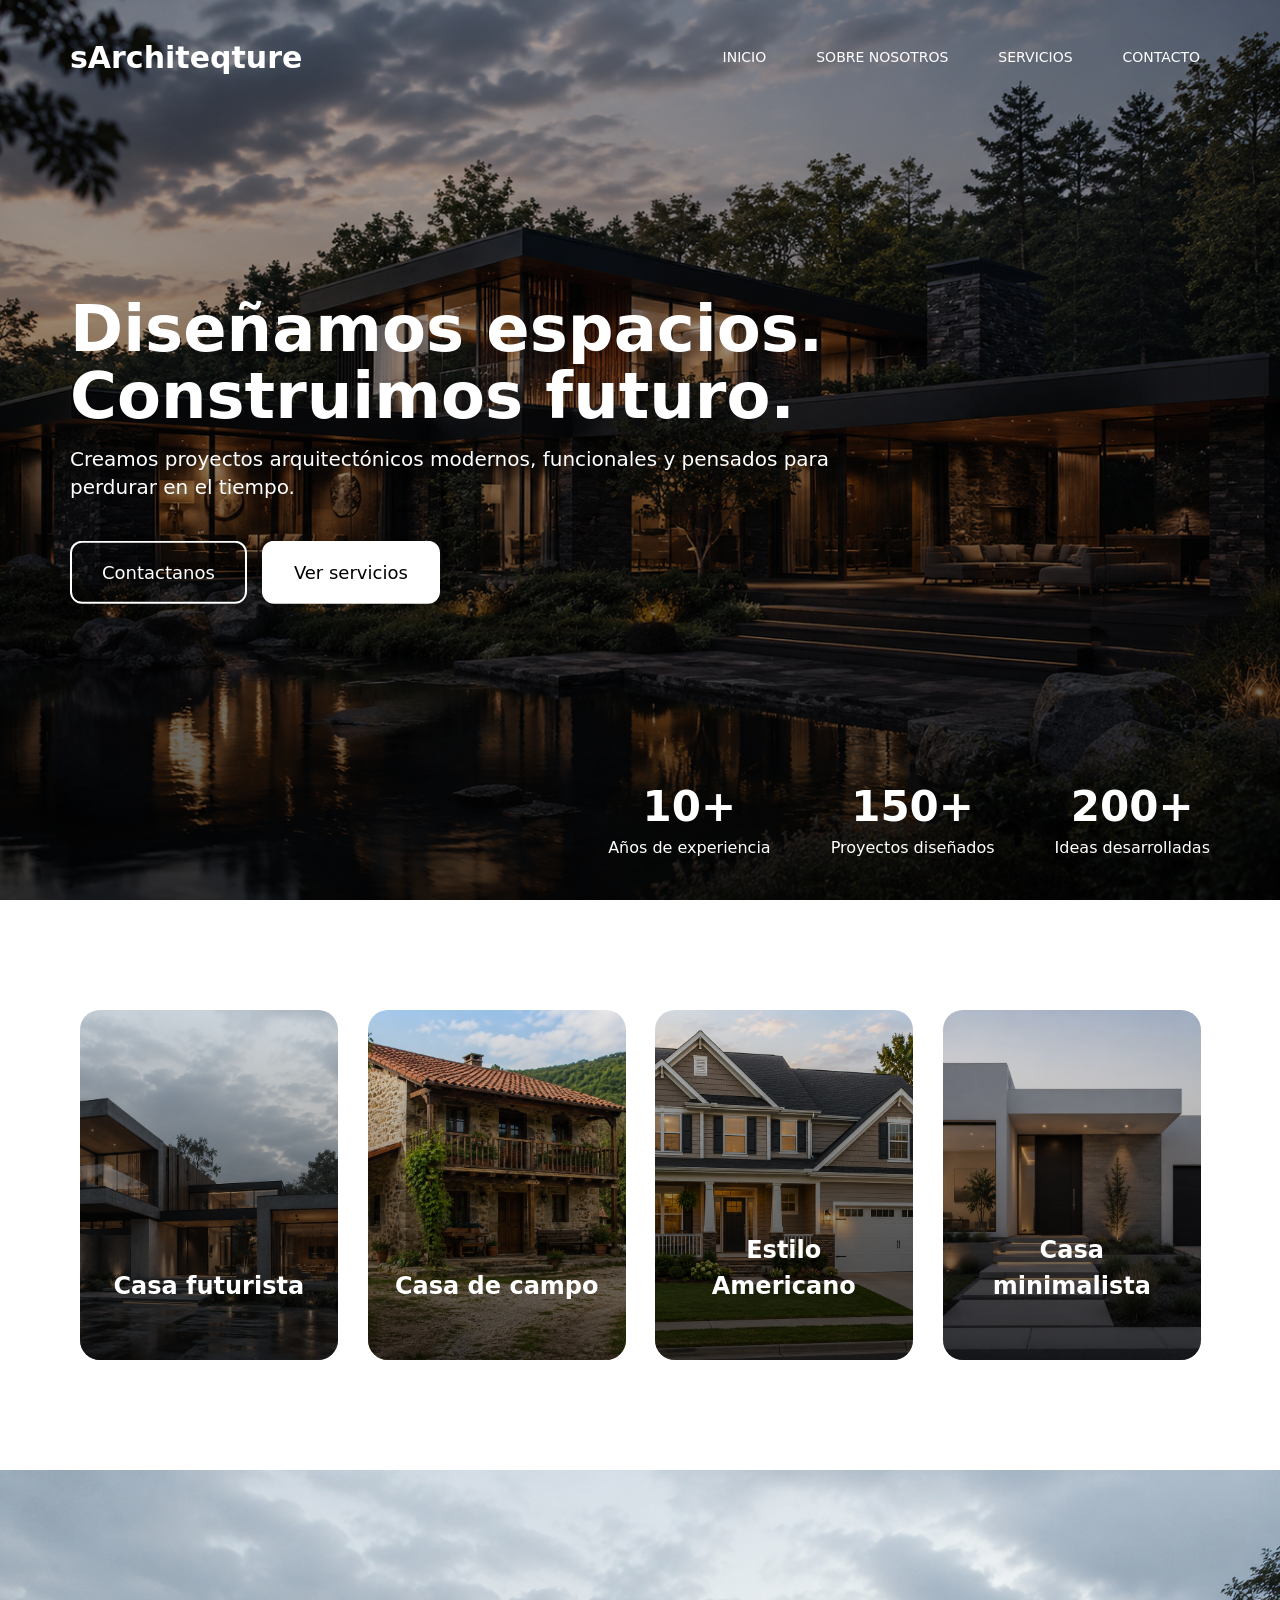
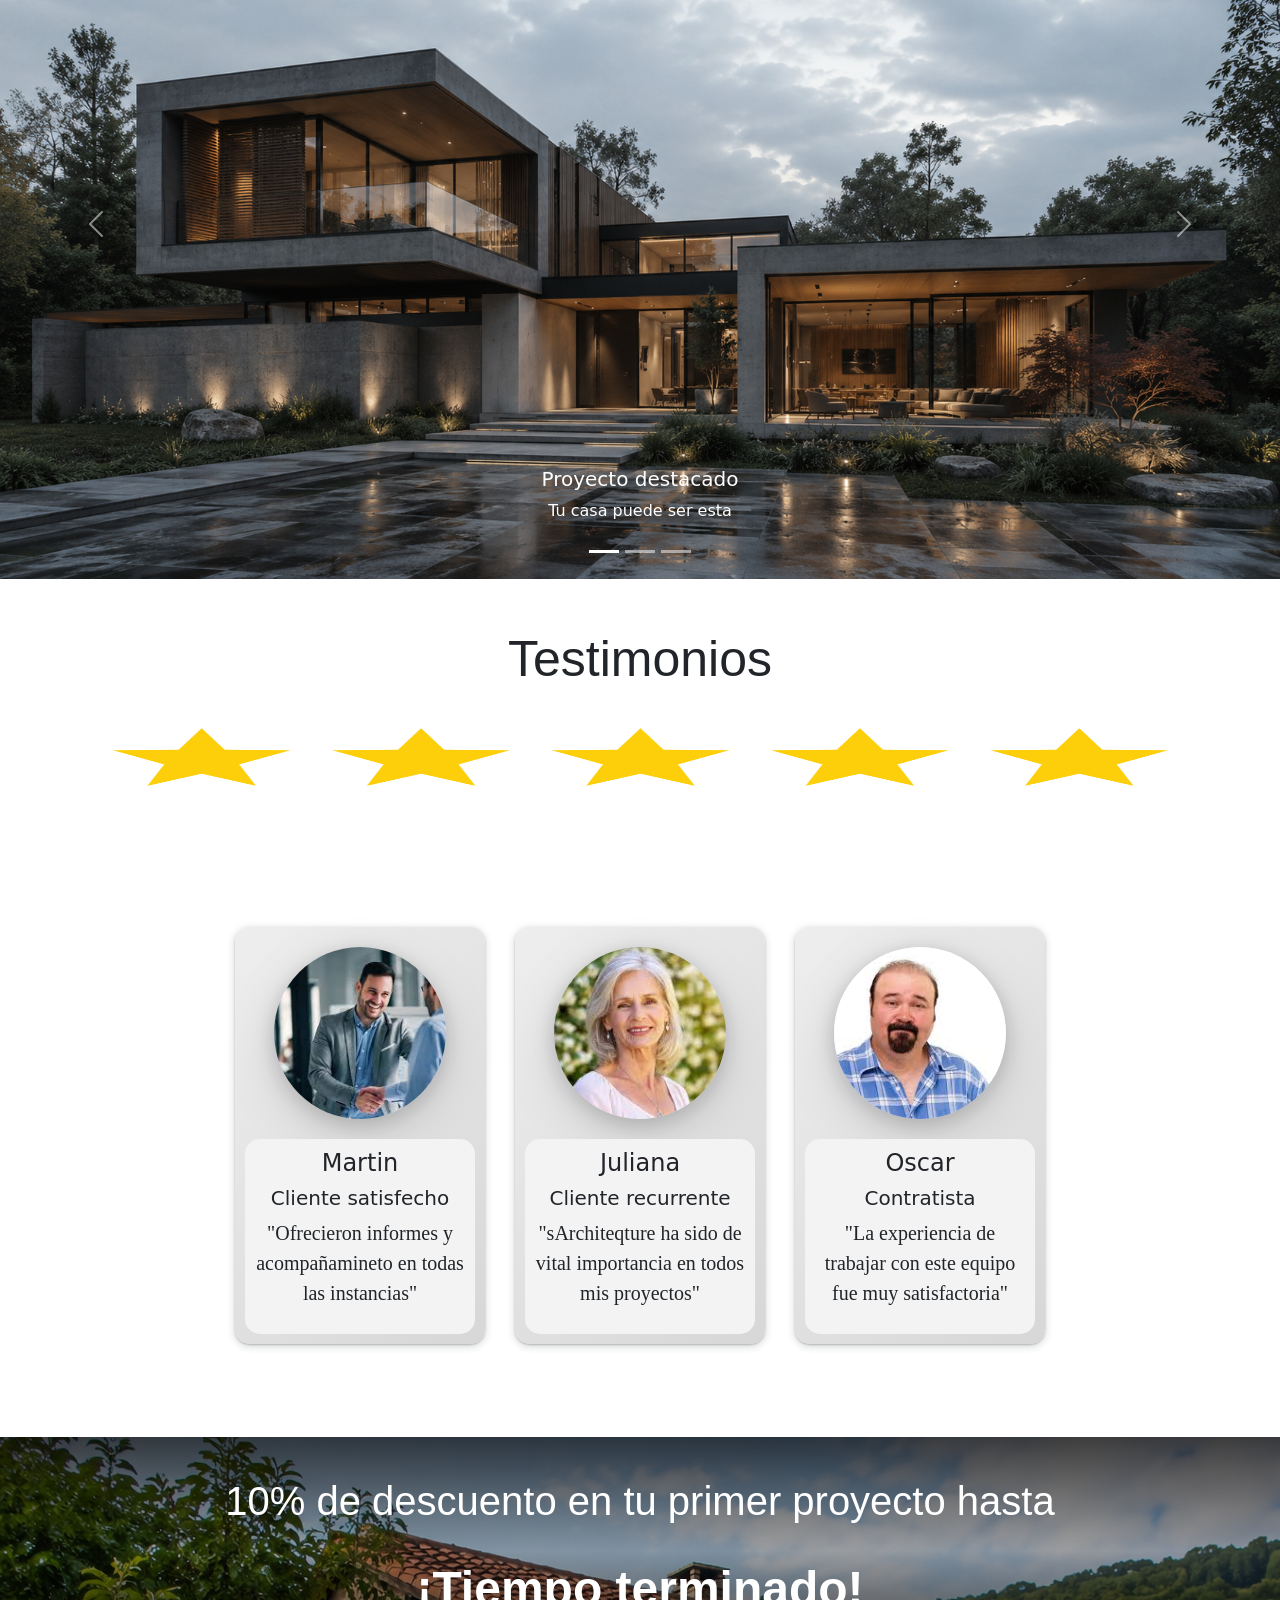
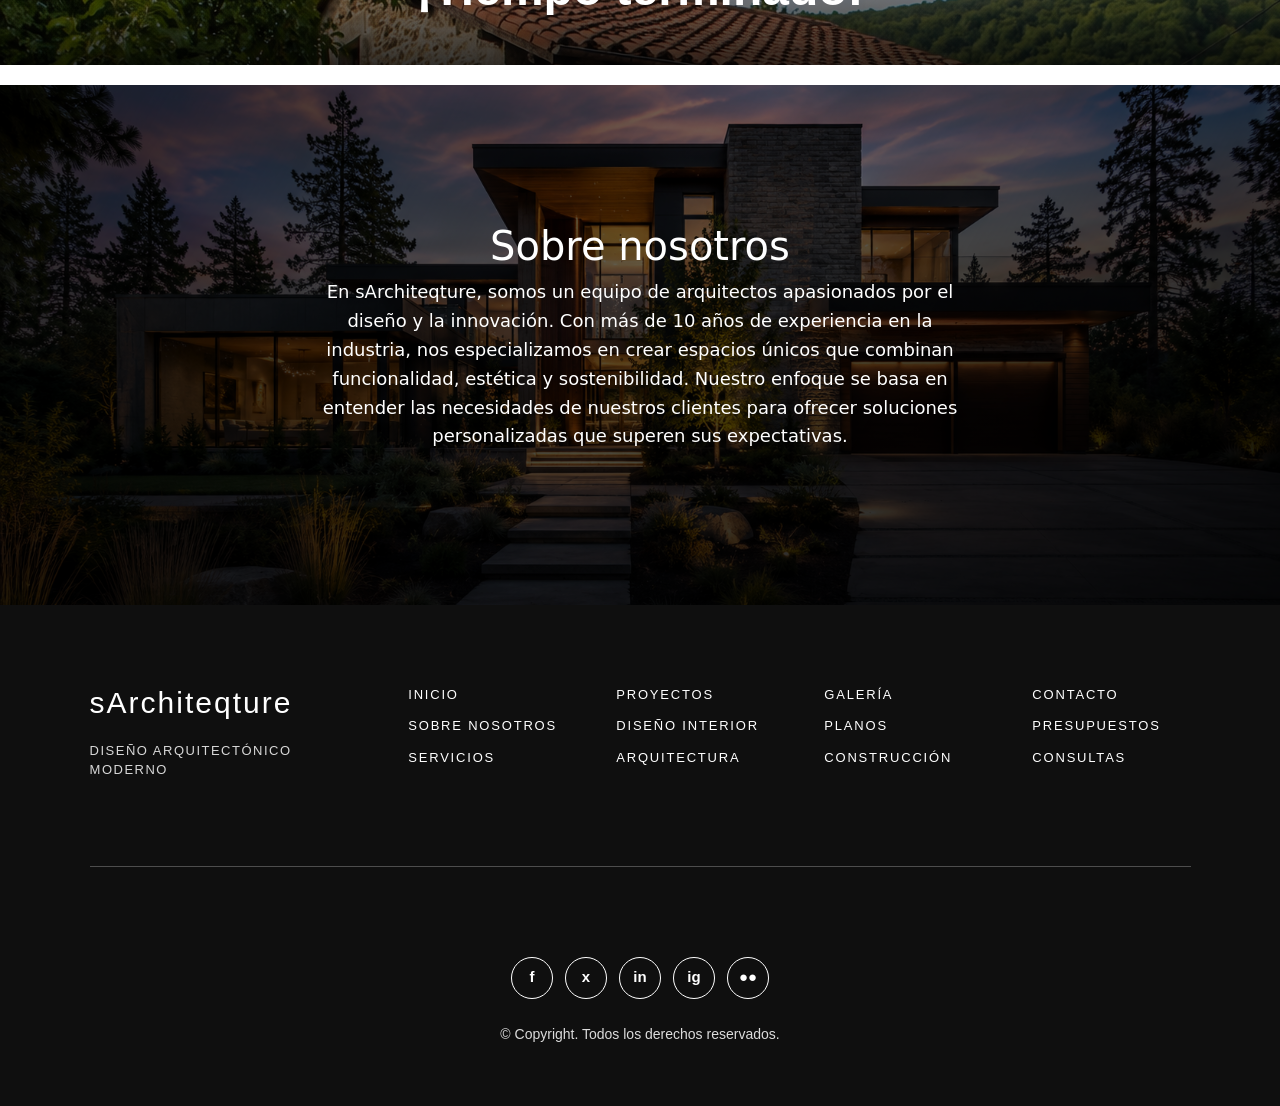
==== commit 2574816a: "correccion al energumeno de olivar" ====
--- a/index.html
+++ b/index.html
@@ -27,8 +27,8 @@
 
         <nav class="botones">
             <a href="index.html">Inicio</a>
-            <a href="#sobre-nosotros">Sobre Nosotros</a>
-            <a href="services.html">Servicios</a>
+            <a href="about.html">Sobre Nosotros</a>
+            <a href="servicios.html">Servicios</a>
             <a href="frontEnd/contacto.html">Contacto</a>
         </nav>
     </header>
@@ -100,30 +100,30 @@
         </div>
 
     </section>
-   <div  id="carouselExampleCaptions" class="carousel slide">
+   <div id="carouselExampleCaptions" class="carousel slide">
   <div class="carousel-indicators">
     <button type="button" data-bs-target="#carouselExampleCaptions" data-bs-slide-to="0" class="active" aria-current="true" aria-label="Slide 1"></button>
     <button type="button" data-bs-target="#carouselExampleCaptions" data-bs-slide-to="1" aria-label="Slide 2"></button>
     <button type="button" data-bs-target="#carouselExampleCaptions" data-bs-slide-to="2" aria-label="Slide 3"></button>
   </div>
-  <div class="carousel-inner" >
+  <div class="carousel-inner">
     <div class="carousel-item active">
-      <img src="frontEnd/images/carrousel1.png" class="d-block w-100" alt="...">
+      <img src="frontEnd/images/casa1.png" class="d-block w-100" alt="...">
       <div class="carousel-caption d-none d-md-block">
         <h5>Proyecto destacado</h5>
         <p>Tu casa puede ser esta</p>
       </div>
     </div>
     <div  class="carousel-item">
-      <img src="frontEnd/images/carrousel2.png" class="d-block w-100" alt="...">
-      <div class="carousel-caption d-none d-md-block" style="color:rgb(41, 41, 41); background-color: rgb(165, 165, 165); width:fit-content; border-radius:5px; padding:10px;">
+      <img src="frontEnd/images/casa2.png" class="d-block w-100" alt="...">
+      <div class="carousel-caption d-none d-md-block" style="color: black;">
         <h5>Poseemos los mejores diseños</h5>
         <p>Garantizamos casas a medida</p>
       </div>
     </div>
     <div class="carousel-item">
-      <img src="frontEnd/images/carrousel3.png" class="d-block w-100" alt="...">
-      <div  class="carousel-caption d-none d-md-block"  style="color:black;">
+      <img src="frontEnd/images/casa3.png" class="d-block w-100" alt="...">
+      <div  class="carousel-caption d-none d-md-block">
         <h5>Nos ajustamos a tu presupuesto</h5>
         <p>No Limitará la casa de tus sueños</p>
       </div>
@@ -204,7 +204,7 @@
             <div class="footer-col">
                 <a href="index.html">Inicio</a>
                 <a href="about.html">Sobre nosotros</a>
-                <a href="services.html">Servicios</a>
+                <a href="servicios.html">Servicios</a>
             </div>
 
             <div class="footer-col">
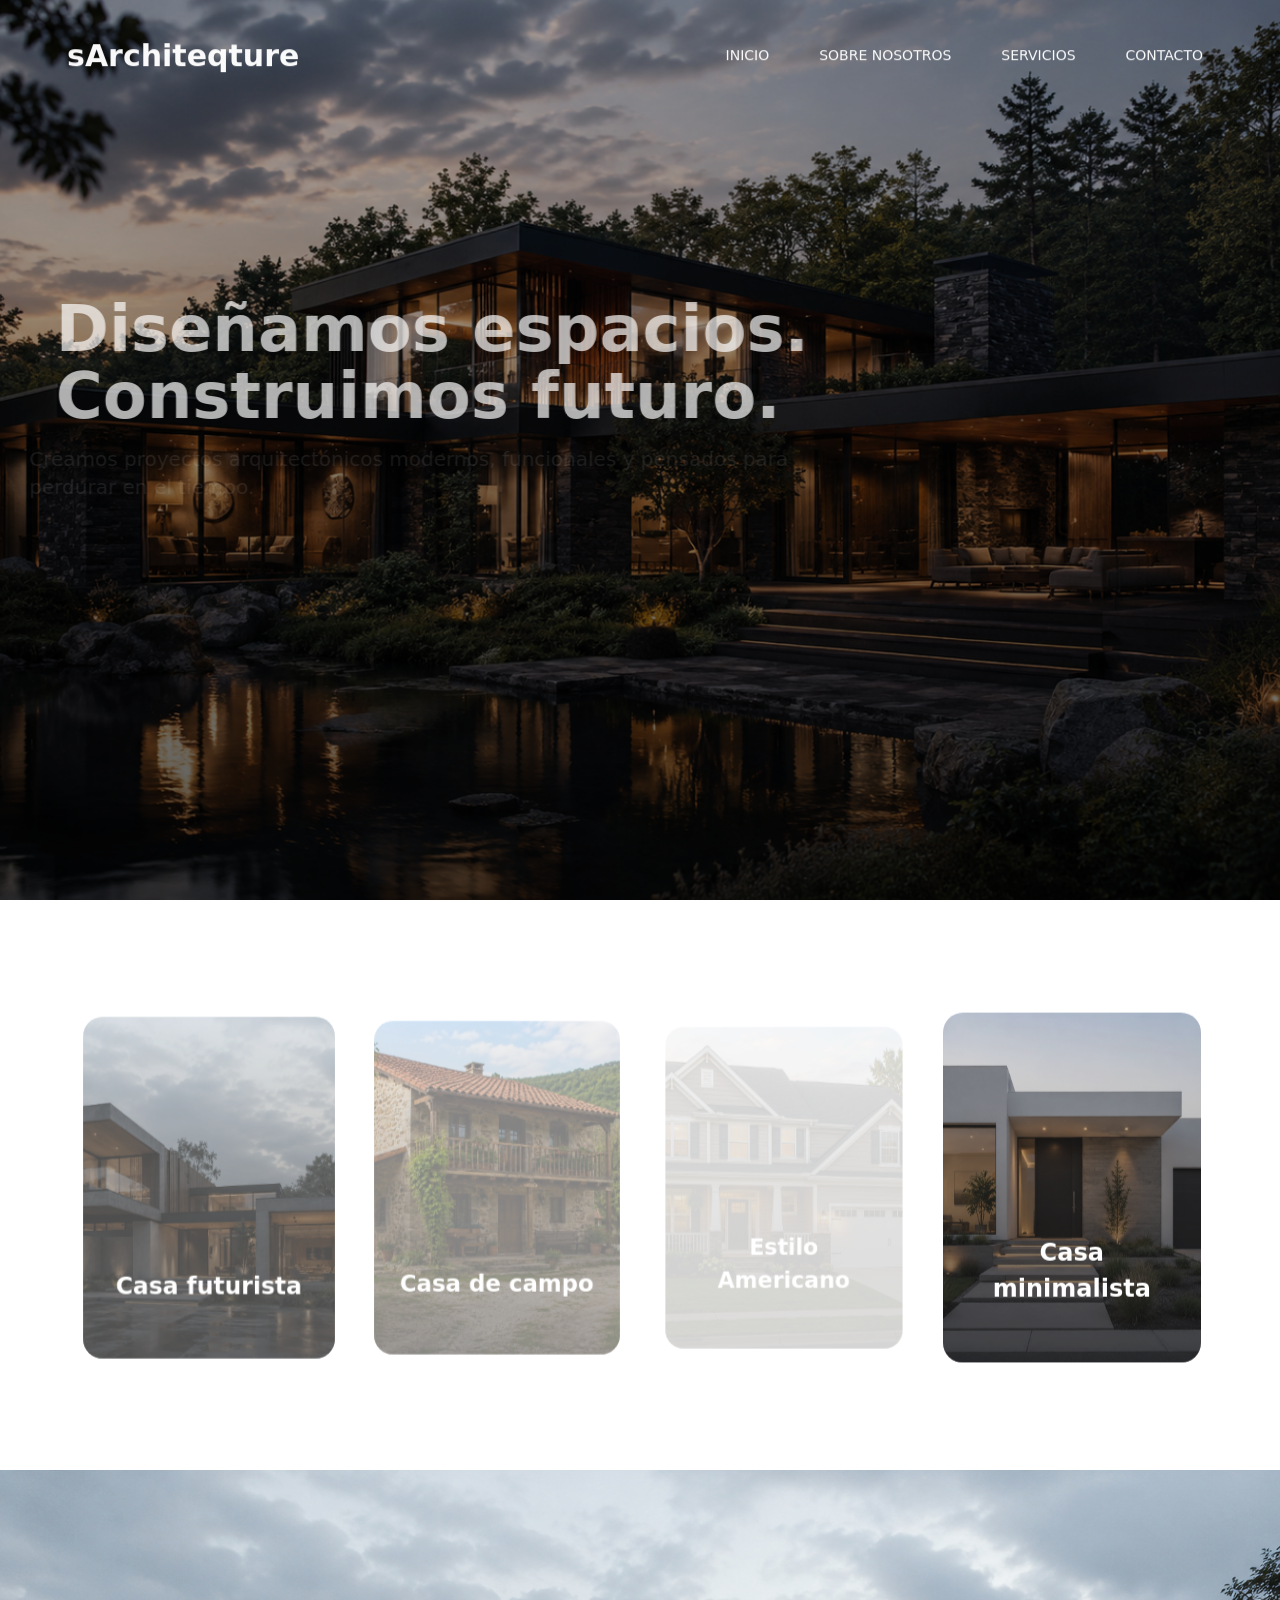
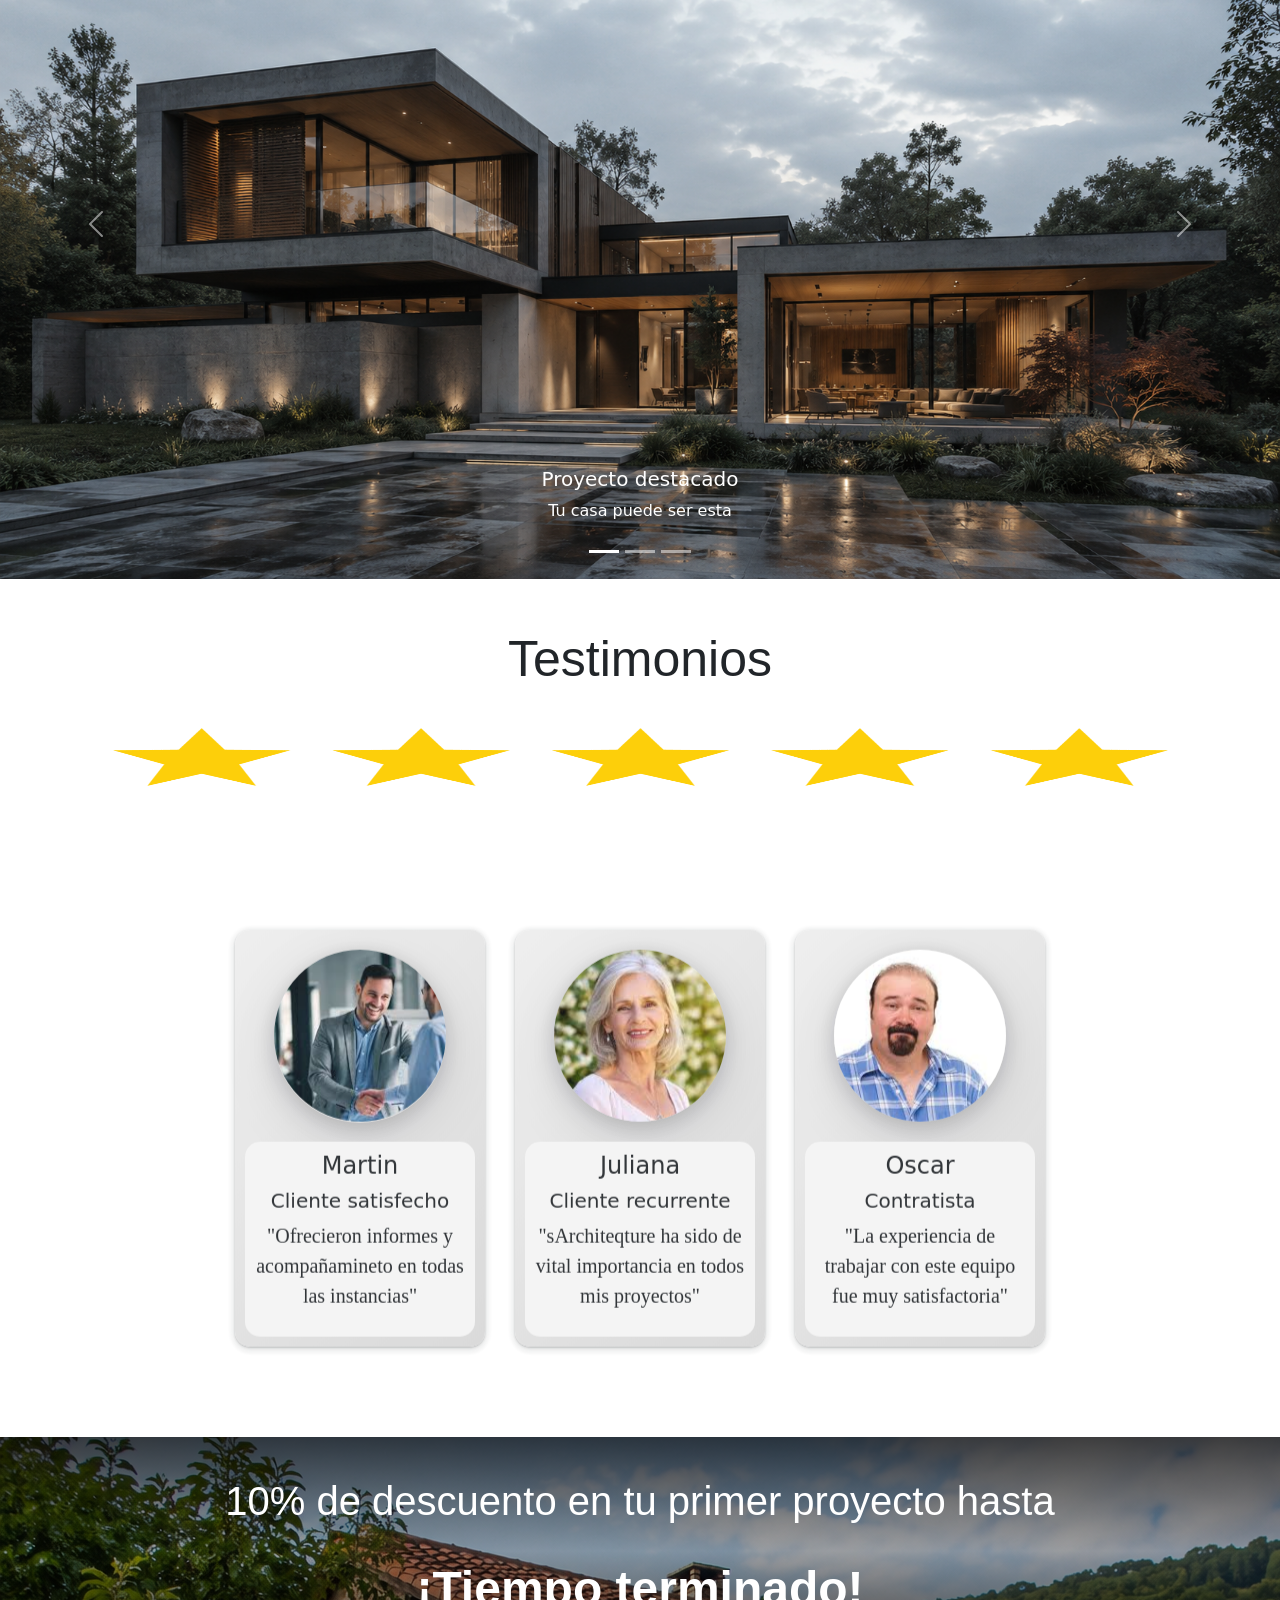
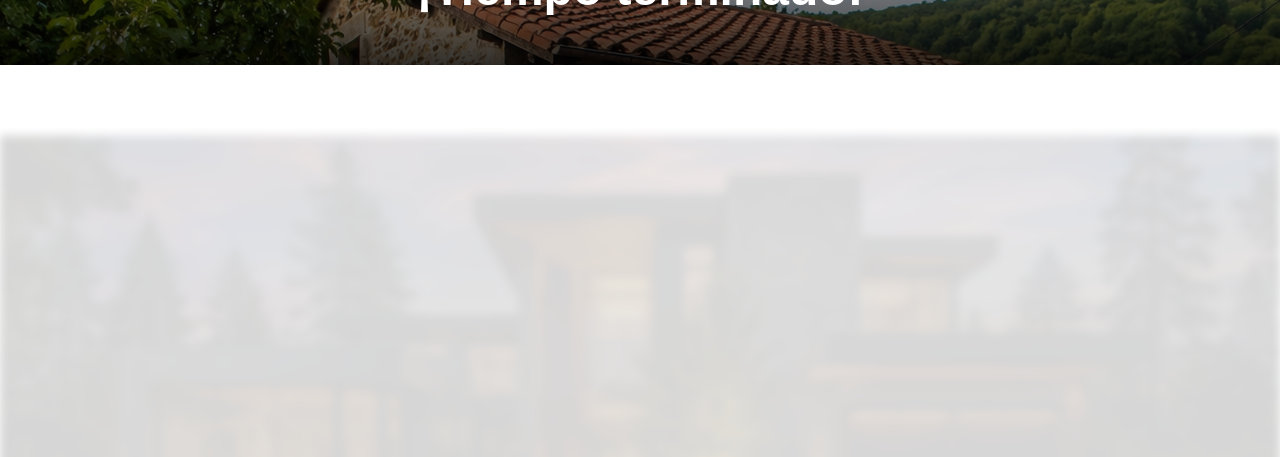
==== commit 869c58ed: "hola" ====
--- a/index.html
+++ b/index.html
@@ -5,248 +5,12 @@
     <meta charset="UTF-8">
     <meta name="viewport" content="width=device-width, initial-scale=1.0">
     <title>sArchiteqture</title>
-    <link rel="stylesheet" href="frontEnd/style.css">
-    <meta name="viewport" content="width=device-width, initial-scale=1.0">
-    <link href="https://cdn.jsdelivr.net/npm/bootstrap@5.3.8/dist/css/bootstrap.min.css" rel="stylesheet"
-        integrity="sha384-sRIl4kxILFvY47J16cr9ZwB07vP4J8+LH7qKQnuqkuIAvNWLzeN8tE5YBujZqJLB" crossorigin="anonymous">
-
+    <meta http-equiv="refresh" content="0; url=frontEnd/index.html">
+    <link rel="canonical" href="frontEnd/index.html">
 </head>
 
 <body>
-
-    <header>
-        <div class="logo">
-            <a href="index.html">sArchiteqture</a>
-        </div>
-
-        <div class="hamburger">
-            <span></span>
-            <span></span>
-            <span></span>
-        </div>
-
-        <nav class="botones">
-            <a href="index.html">Inicio</a>
-            <a href="about.html">Sobre Nosotros</a>
-            <a href="servicios.html">Servicios</a>
-            <a href="frontEnd/contacto.html">Contacto</a>
-        </nav>
-    </header>
-    <section id="hero">
-
-        <div class="hero-content">
-            <h1>Diseñamos espacios.<br>Construimos futuro.</h1>
-
-            <p>
-                Creamos proyectos arquitectónicos modernos, funcionales y
-                pensados para perdurar en el tiempo.
-            </p>
-
-            <div class="hero-buttons">
-                <a href="frontEnd/contacto.html" class="hero-btn hero-btn-outline">
-                    Contactanos
-                </a>
-
-                <a href="frontEnd/servicios.html" class="hero-btn hero-btn-solid">
-                    Ver servicios
-                </a>
-            </div>
-        </div>
-
-        <div class="hero-bottom">
-            <div class="stats">
-                <div>
-                    <h2>10+</h2>
-                    <span>Años de experiencia</span>
-                </div>
-
-                <div>
-                    <h2>150+</h2>
-                    <span>Proyectos diseñados</span>
-                </div>
-
-                <div>
-                    <h2>200+</h2>
-                    <span>Ideas desarrolladas</span>
-                </div>
-            </div>
-        </div>
-
-    </section>
-    <section id="proyectos">
-        <div class="cardcontainer">
-            <div class="carda" id="c1">
-                <div class="cardctexto">
-                    <p>Casa futurista</p>
-                </div>
-            </div>
-            <div class="carda" id="c2">
-                <div class="cardctexto">
-                    <p>Casa de campo</p>
-                </div>
-            </div>
-            <div class="carda" id="c3">
-                <div class="cardctexto">
-                    <p>Estilo Americano</p>
-                </div>
-            </div>
-            <div class="carda" id="c4">
-              <div class="cardctexto">
-                    <p>Casa minimalista</p>
-                </div>
-            </div>
-
-
-        </div>
-
-    </section>
-   <div id="carouselExampleCaptions" class="carousel slide">
-  <div class="carousel-indicators">
-    <button type="button" data-bs-target="#carouselExampleCaptions" data-bs-slide-to="0" class="active" aria-current="true" aria-label="Slide 1"></button>
-    <button type="button" data-bs-target="#carouselExampleCaptions" data-bs-slide-to="1" aria-label="Slide 2"></button>
-    <button type="button" data-bs-target="#carouselExampleCaptions" data-bs-slide-to="2" aria-label="Slide 3"></button>
-  </div>
-  <div class="carousel-inner">
-    <div class="carousel-item active">
-      <img src="frontEnd/images/casa1.png" class="d-block w-100" alt="...">
-      <div class="carousel-caption d-none d-md-block">
-        <h5>Proyecto destacado</h5>
-        <p>Tu casa puede ser esta</p>
-      </div>
-    </div>
-    <div  class="carousel-item">
-      <img src="frontEnd/images/casa2.png" class="d-block w-100" alt="...">
-      <div class="carousel-caption d-none d-md-block" style="color: black;">
-        <h5>Poseemos los mejores diseños</h5>
-        <p>Garantizamos casas a medida</p>
-      </div>
-    </div>
-    <div class="carousel-item">
-      <img src="frontEnd/images/casa3.png" class="d-block w-100" alt="...">
-      <div  class="carousel-caption d-none d-md-block">
-        <h5>Nos ajustamos a tu presupuesto</h5>
-        <p>No Limitará la casa de tus sueños</p>
-      </div>
-    </div>
-  </div>
-  <button class="carousel-control-prev" type="button" data-bs-target="#carouselExampleCaptions" data-bs-slide="prev">
-    <span class="carousel-control-prev-icon" aria-hidden="true"></span>
-    <span class="visually-hidden">Previous</span>
-  </button>
-  <button class="carousel-control-next" type="button" data-bs-target="#carouselExampleCaptions" data-bs-slide="next">
-    <span class="carousel-control-next-icon" aria-hidden="true"></span>
-    <span class="visually-hidden">Next</span>
-  </button>
-</div>
-
-    <section id="testimonios">
-    <h1>Testimonios</h1>
-    <div id="fstar"><img src="frontEnd/images/reseñas.webp" alt="5 estrellas"></div>
-        <div class="cardcontainer">
-            <div class=" cardtestim">
-                <img src="frontEnd/images/martin.jpg" alt="martin, cliente satisfecho">
-                <div class="recuadrotxt">
-                <h4>Martin</h4>
-                <h5>Cliente satisfecho</h5>
-                <p>"Ofrecieron informes y acompañamineto en todas las instancias"</p>
-            </div>
-            </div> 
-           <div class=" cardtestim">
-                <img src="frontEnd/images/juliana.jpg" alt="juliana, cliente recurrente">
-                <div class="recuadrotxt">
-                <h4>Juliana</h4>
-                <h5>Cliente recurrente</h5>
-                <p>"sArchiteqture ha sido de vital importancia en todos mis proyectos"</p>
-                </div>
-            </div> 
-            <div class=" cardtestim">
-                <img src="frontEnd/images/oscar.jpg" alt="oscar, contratista">
-                <div class="recuadrotxt">
-                <h4>Oscar</h4>
-                <h5>Contratista</h5>
-                <p>"La experiencia de trabajar con este equipo fue muy satisfactoria"</p>
-                </div>
-            </div> 
-           
-        </div>
-    </section>
-
-    <section class="cuentaregr">
-        <div class="cuentaregr-contenedor">
-            <h1>10% de descuento en tu primer proyecto hasta</h1>
-            <div id="contador">00:00:00</div>
-        </div>
-    </section>
-
-
-
-    <section id="sobre-nosotros">
-        <div class="sobrenosotros-contenedor">
-            <div class="sobrenosotros-texto">
-                <h1>Sobre nosotros</h1>
-                <p>En sArchiteqture, somos un equipo de arquitectos apasionados por el diseño y la innovación. Con más
-                    de
-                    10 años de experiencia en la industria, nos especializamos en crear espacios únicos que combinan
-                    funcionalidad, estética y sostenibilidad. Nuestro enfoque se basa en entender las necesidades de
-                    nuestros clientes para ofrecer soluciones personalizadas que superen sus expectativas.</p>
-            </div>
-        </div>
- 
-    </section>
-    <footer class="footer">
-        <div class="footer-contenedor">
-
-            <div class="footer-col marca">
-                <h2>sArchiteqture</h2>
-                <p>Diseño arquitectónico moderno</p>
-            </div>
-
-            <div class="footer-col">
-                <a href="index.html">Inicio</a>
-                <a href="about.html">Sobre nosotros</a>
-                <a href="servicios.html">Servicios</a>
-            </div>
-
-            <div class="footer-col">
-                <a href="#">Proyectos</a>
-                <a href="#">Diseño interior</a>
-                <a href="#">Arquitectura</a>
-            </div>
-
-            <div class="footer-col">
-                <a href="#">Galería</a>
-                <a href="#">Planos</a>
-                <a href="#">Construcción</a>
-            </div>
-
-            <div class="footer-col">
-                <a href="contacto.html">Contacto</a>
-                <a href="#">Presupuestos</a>
-                <a href="#">Consultas</a>
-            </div>
-
-        </div>
-
-        <div class="footer-linea"></div>
-
-        <div class="footer-redes">
-            <a href="https://www.facebook.com" target="_blank">f</a>
-            <a href="https://twitter.com" target="_blank">x</a>
-            <a href="https://www.linkedin.com" target="_blank">in</a>
-            <a href="https://www.instagram.com" target="_blank">ig</a>
-            <a href="https://www.pinterest.com" target="_blank">●●</a>
-        </div>
-
-        <p class="footer-copy">© Copyright. Todos los derechos reservados.</p>
-    </footer>
-
-    <script src="backEnd/script.js"></script>
-
-</body>
-<script src="backEnd/script.js"></script>
-<script src="https://cdn.jsdelivr.net/npm/bootstrap@5.3.8/dist/js/bootstrap.bundle.min.js"
-    integrity="sha384-FKyoEForCGlyvwx9Hj09JcYn3nv7wiPVlz7YYwJrWVcXK/BmnVDxM+D2scQbITxI"
-    crossorigin="anonymous"></script>
+    <p><a href="frontEnd/index.html">Entrar al sitio</a></p>
 </body>
 
-</html>+</html>
